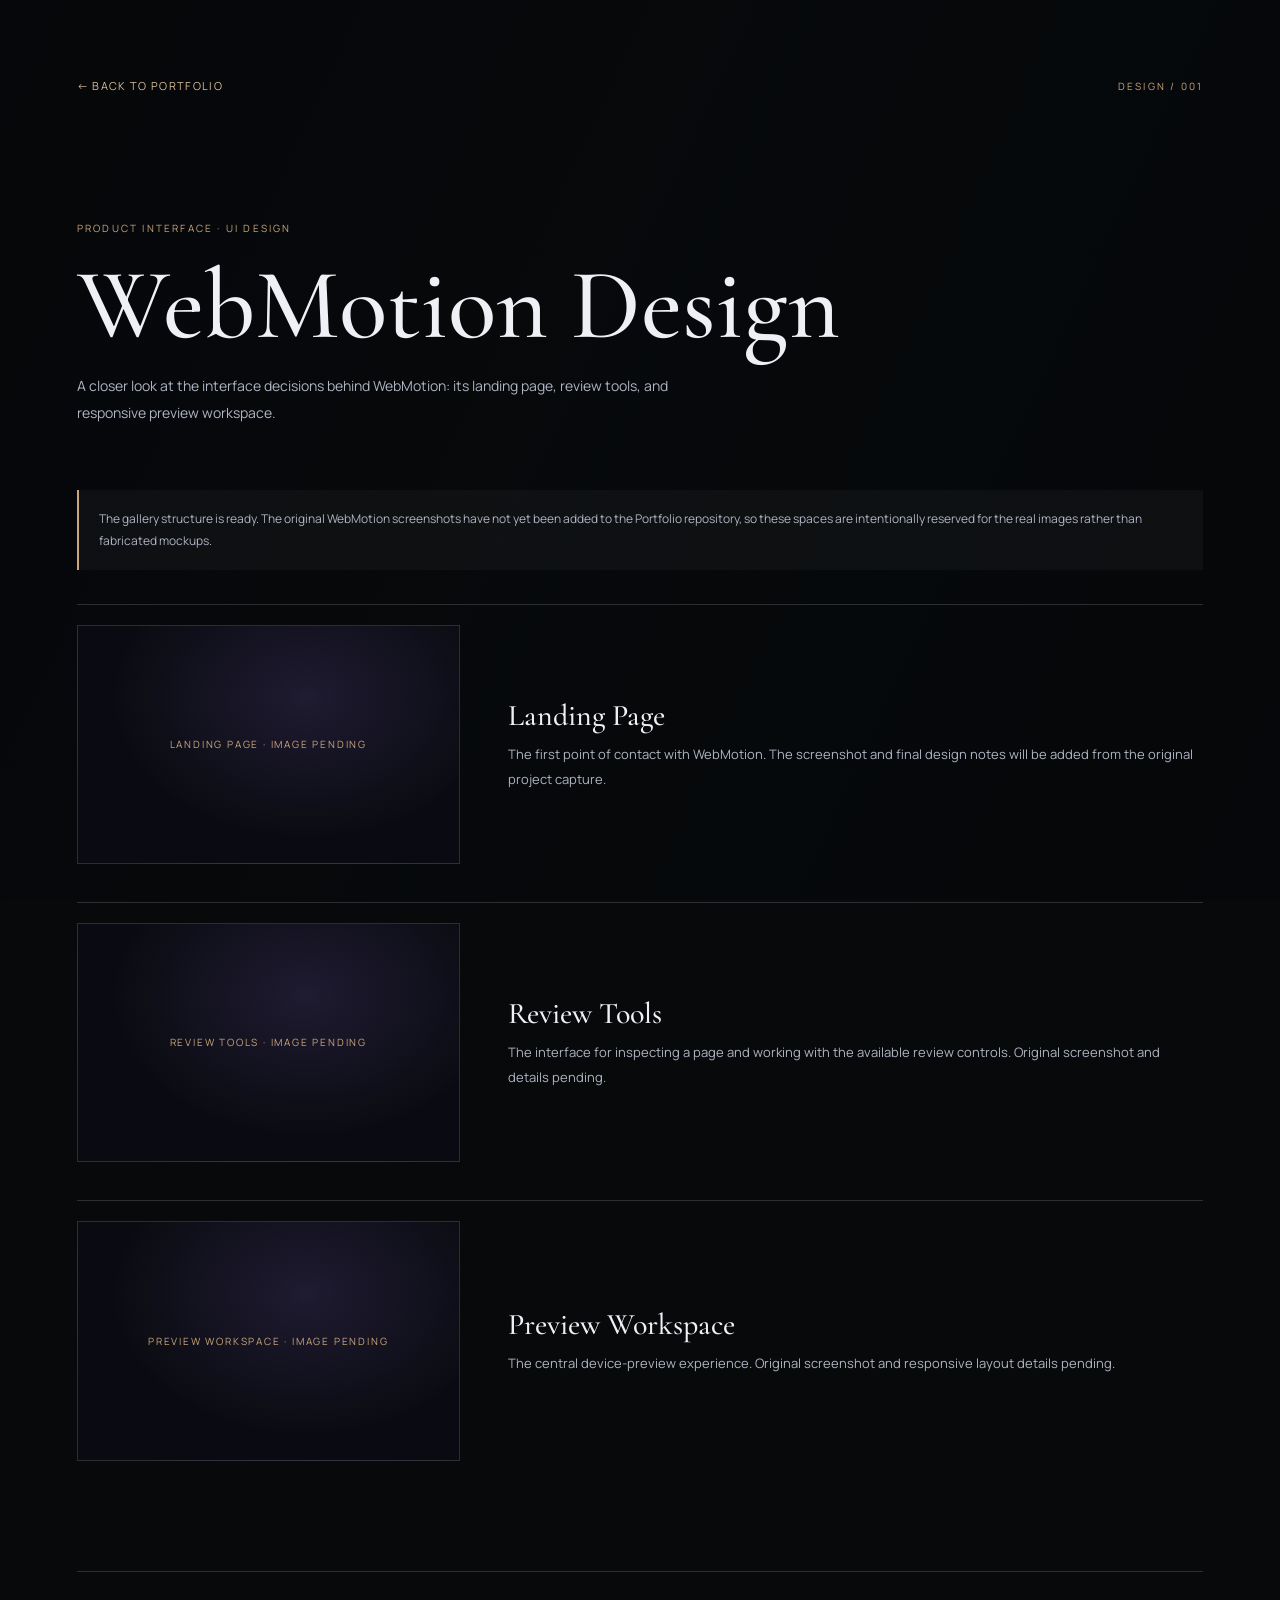
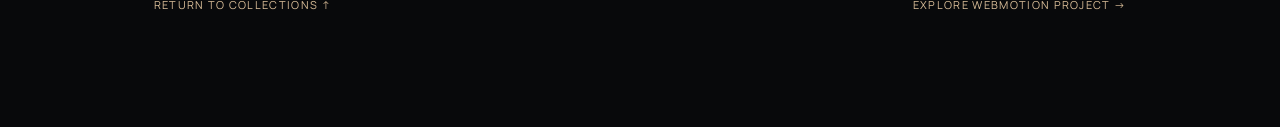
==== design-detail.html @ 4d17eec2 "Add WebMotion design detail page" ====
<!DOCTYPE html>
<html lang="en">
<head>
<meta charset="UTF-8"><meta name="viewport" content="width=device-width, initial-scale=1">
<title>WebMotion Design — Design Detail | Rifal Muhamad Aditya</title>
<meta name="description" content="Design collection for the WebMotion interface.">
<link rel="preconnect" href="https://fonts.googleapis.com"><link rel="preconnect" href="https://fonts.gstatic.com" crossorigin>
<link href="https://fonts.googleapis.com/css2?family=Cormorant+Garamond:wght@400;500;600&family=Manrope:wght@300;400;500;600;700&display=swap" rel="stylesheet">
<link rel="stylesheet" href="studio.css?v=portfolio-detail-v1">
<style>
.detail-page{min-height:100vh;padding:clamp(28px,6vw,82px) var(--page-pad,6vw);color:#eef0f5}.detail-top{display:flex;justify-content:space-between;gap:20px;align-items:center;margin-bottom:clamp(56px,10vw,120px)}.detail-top a,.detail-link{color:#d9bd98;text-decoration:none;font-size:11px;letter-spacing:.12em;text-transform:uppercase}.detail-kicker{font-size:10px;letter-spacing:.22em;color:#c9a77b}.detail-hero{max-width:900px;margin-bottom:64px}.detail-hero h1{font:500 clamp(48px,9vw,100px)/.98 'Cormorant Garamond',serif;margin:18px 0}.detail-hero p{max-width:650px;color:#aeb4c2;line-height:1.9;font-size:14px}
.design-list{display:flex;flex-direction:column;gap:18px}.design-item{display:grid;grid-template-columns:minmax(180px,34%) 1fr;gap:clamp(18px,4vw,48px);align-items:center;border-top:1px solid rgba(220,220,230,.18);padding:20px 0}.design-placeholder{aspect-ratio:16/10;display:grid;place-items:center;background:radial-gradient(ellipse at 60% 30%,rgba(106,83,158,.22),transparent 60%),#0a0b12;border:1px solid rgba(220,220,230,.16);color:#c9a77b;font-size:10px;letter-spacing:.18em}.design-item h2{font:500 30px 'Cormorant Garamond',serif;margin:0 0 8px}.design-item p{color:#aeb4c2;font-size:13px;line-height:1.9;margin:0}.notice{margin:34px 0;padding:18px 20px;border-left:2px solid #c9a77b;background:rgba(255,255,255,.035);color:#aeb4c2;font-size:12px;line-height:1.8}
@media(max-width:640px){.design-item{grid-template-columns:1fr}.detail-top{align-items:flex-start}}
</style>
</head>
<body><main class="detail-page">
<header class="detail-top"><a href="index.html#portfolio">← Back to Portfolio</a><span class="detail-kicker">DESIGN / 001</span></header>
<section class="detail-hero"><span class="detail-kicker">PRODUCT INTERFACE · UI DESIGN</span><h1>WebMotion Design</h1><p>A closer look at the interface decisions behind WebMotion: its landing page, review tools, and responsive preview workspace.</p></section>
<p class="notice">The gallery structure is ready. The original WebMotion screenshots have not yet been added to the Portfolio repository, so these spaces are intentionally reserved for the real images rather than fabricated mockups.</p>
<section class="design-list" aria-label="WebMotion design gallery">
<article class="design-item"><div class="design-placeholder">LANDING PAGE · IMAGE PENDING</div><div><h2>Landing Page</h2><p>The first point of contact with WebMotion. The screenshot and final design notes will be added from the original project capture.</p></div></article>
<article class="design-item"><div class="design-placeholder">REVIEW TOOLS · IMAGE PENDING</div><div><h2>Review Tools</h2><p>The interface for inspecting a page and working with the available review controls. Original screenshot and details pending.</p></div></article>
<article class="design-item"><div class="design-placeholder">PREVIEW WORKSPACE · IMAGE PENDING</div><div><h2>Preview Workspace</h2><p>The central device-preview experience. Original screenshot and responsive layout details pending.</p></div></article>
</section>
<footer class="detail-top" style="margin:90px 0 0;padding-top:24px;border-top:1px solid rgba(220,220,230,.18)"><a href="index.html#portfolio">Return to collections ↑</a><a href="project-detail.html">Explore WebMotion Project →</a></footer>
</main></body></html>
---- studio.css ----
/* GALLAGHER'S STUDIO — CLEAN CINEMATIC DESIGN SYSTEM
   Rebuilt from a single visual foundation. No legacy dashboard overrides. */
:root{
  color-scheme:dark;
  --ink:#08090b;--ink-soft:#101216;--ivory:#f0ece4;--muted:#aaa49a;
  --gold:#c9a77b;--gold-soft:rgba(201,167,123,.28);
  --line:rgba(230,222,208,.15);--line-strong:rgba(201,167,123,.42);
  --serif:"Cormorant Garamond",Georgia,serif;
  --sans:"Manrope",Arial,sans-serif;
  --page-pad:clamp(22px,6vw,92px);
  --nav-height:58px;
}
*{box-sizing:border-box;-webkit-tap-highlight-color:transparent}
html{min-height:100%;scroll-behavior:smooth;scroll-padding-top:100px;background:var(--ink);overflow-x:hidden}
body{
  margin:0;min-height:100%;overflow-x:hidden;background:transparent;color:var(--ivory);
  font-family:var(--sans);font-size:14px;font-weight:400;line-height:1.7;
  -webkit-font-smoothing:antialiased;text-rendering:optimizeLegibility;isolation:isolate;
}
body::before{
  content:"";position:fixed;inset:0;z-index:-1;pointer-events:none;
  background:linear-gradient(115deg,rgba(5,7,9,.68),rgba(7,9,12,.76) 48%,rgba(5,6,9,.78));
}
#studioBackground{
  position:fixed;inset:0;z-index:-2;width:100%;height:100%;object-fit:cover;
  object-position:center;opacity:.46;filter:blur(7px) brightness(.54) saturate(.72);
  transform:scale(1.035);pointer-events:none;
}
a{color:inherit;text-decoration:none}
button,input,textarea{font:inherit}
button{color:inherit}
button:focus-visible,a:focus-visible,input:focus-visible,textarea:focus-visible{
  outline:1px solid var(--gold);outline-offset:4px
}
::selection{background:rgba(201,167,123,.32);color:#fff}
#pageViewport{display:block;width:100%;height:auto;min-height:0;overflow:visible;touch-action:pan-y}
#pageTrack{display:block;width:100%;height:auto;min-height:0;transform:none;overflow:visible}
#pageTrack>section{
  position:relative;display:block;width:100%;height:auto;min-height:0;max-height:none;
  padding:clamp(112px,14vh,154px) var(--page-pad) clamp(72px,9vw,116px);
  overflow:visible;background:transparent;scroll-margin-top:0;isolation:isolate;
}
#pageTrack>section>*{position:relative;z-index:1}
.ambient-motion-bg,.topo{display:none!important}
footer{padding:26px var(--page-pad) 36px;border-top:1px solid var(--line);color:var(--muted);font-size:10px;letter-spacing:.16em;text-transform:uppercase}

/* Brand and animated navigation */
#gsBrand{
  position:fixed;z-index:120;top:20px;left:clamp(18px,3vw,42px);
  display:flex;align-items:center;gap:10px;color:var(--ivory);
  opacity:0;pointer-events:none;transform:translateY(-6px);
  transition:opacity .8s ease,transform .8s cubic-bezier(.2,.8,.2,1)
}
#gsBrand.gs-brand-visible{opacity:1;pointer-events:auto;transform:none}
#gsBrand svg{width:36px;height:36px;flex:0 0 36px;filter:drop-shadow(0 0 9px rgba(201,167,123,.16))}
#gsBrand .brand-hex{fill:none;stroke:var(--gold);stroke-width:13;stroke-linejoin:miter}
.gs-brand-copy{display:flex;flex-direction:column;line-height:1.05;letter-spacing:.13em}
.gs-brand-copy strong{font:500 12px/1.2 var(--sans);letter-spacing:.12em}
.gs-brand-copy small{margin-top:4px;color:var(--gold);font:400 8px/1 var(--sans);letter-spacing:.34em}
#nav{
  position:fixed;z-index:130;top:18px;left:50%;transform:translateX(-50%);
  display:flex;align-items:center;justify-content:center;gap:2px;
  min-height:var(--nav-height);padding:6px 7px;border:1px solid rgba(235,229,218,.14);
  border-radius:999px;background:rgba(15,17,21,.76);backdrop-filter:blur(22px);
  -webkit-backdrop-filter:blur(22px);box-shadow:0 12px 40px rgba(0,0,0,.24)
}
#nav a{
  position:relative;z-index:2;display:flex;align-items:center;justify-content:center;
  min-width:62px;padding:10px 15px;border-radius:999px;color:rgba(240,236,228,.68);
  font-size:11px;font-weight:600;letter-spacing:.02em;transition:color .35s ease
}
#nav a:hover,#nav a.on{color:#fff}
#pill{
  position:absolute;z-index:1;top:6px;left:7px;height:calc(100% - 12px);width:62px;
  border:1px solid rgba(201,167,123,.45);border-radius:999px;
  background:linear-gradient(145deg,rgba(201,167,123,.22),rgba(201,167,123,.07));
  box-shadow:0 0 22px rgba(201,167,123,.10),inset 0 1px rgba(255,255,255,.08);
  transition:left .55s cubic-bezier(.2,.8,.2,1),width .55s cubic-bezier(.2,.8,.2,1)
}
#mascot{position:absolute;z-index:3;top:-7px;left:50%;width:24px;height:28px;color:var(--gold);opacity:0;pointer-events:none;transition:left .55s cubic-bezier(.2,.8,.2,1),opacity .35s ease}
#nav:hover #mascot,#nav:focus-within #mascot{opacity:.9}
#wipe{display:none!important}

/* Shared editorial details */
.about-eyebrow,.about-kicker,.about-section-label,.portfolio-banner-top,
.portfolio-banner-bottom,.category-kicker,.category-total,.work-type,
.portfolio-endline,.contact-eyebrow,.contact-index,.contact-card-head,
.contact-field>span,.contact-note>span,.contact-comments h3{
  font-size:9px;font-weight:700;letter-spacing:.19em;text-transform:uppercase
}
.about-eyebrow,.portfolio-banner-top,.portfolio-banner-bottom,.contact-eyebrow{color:var(--gold)}
.sec-title,.portfolio-banner-title,.contact-intro h1,.home-latest-content h1{
  margin:0;font-family:var(--serif);font-weight:400;letter-spacing:-.045em;
  line-height:.92;color:var(--ivory)
}

/* Home */
#home{
  display:flex;align-items:center;justify-content:center;min-height:100svh;
  padding:clamp(150px,22vh,220px) var(--page-pad) 100px!important;
}
.home-latest-bg{display:none!important}
.home-latest-content{width:min(100%,1120px);margin:0 auto}
.home-latest-eyebrow{margin:0 0 clamp(24px,4vw,48px);color:var(--gold);font-size:9px;font-weight:700;letter-spacing:.24em}
.home-latest-content h1{font-size:clamp(5rem,12vw,11.5rem);line-height:.78;max-width:1000px}
.home-latest-content h1 span{color:#bdb5aa;font-style:italic;font-weight:400}
.home-latest-bottom{display:flex;align-items:flex-end;justify-content:space-between;gap:32px;margin:clamp(34px,6vw,72px) 0 30px;padding-top:22px;border-top:1px solid var(--line);max-width:880px}
.home-latest-copy{max-width:440px;margin:0;color:var(--muted);font-size:13px;line-height:1.9}
.home-latest-copy strong{display:block;margin-bottom:6px;color:var(--ivory);font-size:12px;font-weight:600;letter-spacing:.04em}
.home-latest-meta{margin:0;color:var(--muted);font-size:10px;line-height:2;text-align:right}
.home-latest-meta b{display:block;color:var(--ivory);font-weight:600}
.home-latest-primary{display:inline-flex;align-items:center;gap:24px;padding:13px 0;border-bottom:1px solid var(--gold-soft);color:var(--ivory);font-size:10px;font-weight:700;letter-spacing:.15em;text-transform:uppercase;transition:gap .35s ease,color .35s ease}
.home-latest-primary span{color:var(--gold);font-size:16px}
.home-latest-primary:hover{gap:34px;color:var(--gold)}
.home-latest-foot{display:flex;justify-content:space-between;gap:20px;margin-top:clamp(58px,10vh,100px);padding-top:14px;border-top:1px solid var(--line);color:rgba(240,236,228,.42);font-size:8px;letter-spacing:.2em}

/* About — open editorial composition */
#about{padding-top:128px}
.about-heading{display:flex;align-items:flex-end;justify-content:space-between;gap:28px;padding-bottom:24px;border-bottom:1px solid var(--line)}
.about-eyebrow{display:flex;align-items:center;gap:12px}
.about-eyebrow i{display:inline-block;width:34px;height:1px;background:var(--gold)}
.sec-title{margin-top:20px;font-size:clamp(4.3rem,9vw,8rem)}
.sec-title span{font-style:italic;color:#bcb4a9}
.about-heading-note{margin:12px 0 0;color:var(--muted);font-size:11px;letter-spacing:.025em}
.about-index{display:flex;align-items:center;gap:9px;color:var(--gold);padding-bottom:5px}
.about-index strong{font:italic 40px/1 var(--serif)}
.about-index span{font-size:8px;line-height:1.35;letter-spacing:.15em}
.about-grid{
  display:grid;grid-template-columns:minmax(0,1fr) minmax(300px,.92fr);
  grid-template-areas:"intro portrait" "bio portrait";
  column-gap:clamp(32px,6vw,90px);row-gap:18px;align-items:start;
  margin:clamp(42px,6vw,72px) 0 clamp(58px,8vw,100px);
}
.a-left{grid-area:intro;align-self:end}
.a-left h2{max-width:720px;margin:12px 0 18px;font:400 clamp(3.4rem,6vw,6.2rem)/.91 var(--serif);letter-spacing:-.045em}
.a-left h2 span{display:block;color:#bcb4a9;font-style:italic}
.about-kicker{color:var(--gold);font-size:8px}
.about-rule{display:flex;align-items:center;gap:12px;color:rgba(240,236,228,.65);font-size:8px;font-weight:700;letter-spacing:.16em}
.about-rule i{width:28px;height:1px;background:var(--gold)}
.a-photo{grid-area:portrait;position:relative;min-height:440px;aspect-ratio:4/5;overflow:hidden;background:linear-gradient(145deg,#242321,#0b0d10);border-left:1px solid var(--gold-soft)}
.a-photo::after{content:"";position:absolute;inset:0;background:linear-gradient(180deg,transparent 60%,rgba(0,0,0,.5));pointer-events:none}
.a-photo img{position:absolute;inset:0;width:100%;height:100%;object-fit:cover;object-position:center 28%}
.a-photo .about-spider{opacity:0;clip-path:circle(0 at var(--reveal-x,50%) var(--reveal-y,50%));transition:opacity .16s ease;will-change:clip-path,opacity}
.a-photo.is-revealing .about-spider{opacity:1;clip-path:circle(21% at var(--reveal-x,50%) var(--reveal-y,50%))}
.portrait-mark{position:absolute;z-index:2;right:18px;bottom:16px;color:rgba(255,255,255,.55);font-size:8px;letter-spacing:.18em}
.a-right{grid-area:bio;max-width:570px;align-self:start}
.a-right p{margin:10px 0 24px;color:var(--muted);font-size:13px;line-height:2}
.btn{display:inline-flex;align-items:center;gap:22px;padding:12px 0;border-bottom:1px solid var(--gold-soft);color:var(--ivory);font-size:9px;font-weight:700;letter-spacing:.15em;text-transform:uppercase;transition:gap .3s ease,color .3s ease}
.btn span{color:var(--gold);font-size:15px}.btn:hover{gap:32px;color:var(--gold)}
.about-section-label{display:flex;align-items:center;gap:18px;margin:34px 0 22px;color:var(--gold);font-size:8px}
.about-section-label i{height:1px;flex:1;background:linear-gradient(90deg,var(--gold-soft),transparent)}
.tl{display:grid;grid-template-columns:1fr 1fr;gap:clamp(30px,7vw,100px);margin-bottom:clamp(60px,8vw,96px)}
.tl>div{min-width:0;border-top:1px solid var(--line-strong);padding-top:14px}
.tl h3{margin:0 0 12px;font:400 30px/1.1 var(--serif);color:var(--ivory)}
.list{height:auto!important;max-height:none;overflow:visible!important;padding:0!important;border:0!important;background:transparent!important}
.item{position:relative;padding:15px 0 16px 22px;border-bottom:1px solid var(--line);opacity:1!important}
.item::before{content:"";position:absolute;left:0;top:23px;width:5px;height:5px;border-radius:50%;background:var(--gold);box-shadow:0 0 10px rgba(201,167,123,.3)}
.item .num{display:none}
.item .row{display:flex;align-items:center;justify-content:space-between;gap:12px;margin-bottom:6px}
.org{display:flex;align-items:center;gap:9px;color:var(--ivory);font-size:11px;font-weight:600}
.org .lg{display:grid;place-items:center;width:24px;height:24px;border:1px solid var(--line-strong);border-radius:50%;color:var(--gold);font-size:8px;font-style:normal}
.item time{color:var(--gold);font-size:9px}
.item strong{display:block;color:#d8d2c8;font-size:12px;font-weight:500}
.item .sub{margin-top:3px;color:var(--muted);font-size:10px}
.about-archive-label{margin-top:60px}
.folders{display:grid;grid-template-columns:repeat(3,minmax(0,1fr));gap:clamp(18px,4vw,48px);margin:28px 0 10px}
.folder{
  position:relative;display:flex;align-items:flex-end;justify-content:flex-start;
  width:100%;min-height:190px;padding:0 0 20px;border:0;background:transparent;
  text-align:left;cursor:pointer;isolation:isolate;transition:transform .45s cubic-bezier(.2,.8,.2,1)
}
.folder::before{
  content:"";position:absolute;left:0;top:25px;width:44%;height:22px;
  border:1px solid rgba(201,167,123,.34);border-bottom:0;border-radius:9px 9px 0 0;
  background:linear-gradient(180deg,rgba(201,167,123,.16),rgba(201,167,123,.04))
}
.folder .back{
  position:absolute;inset:45px 0 0;border:1px solid rgba(201,167,123,.3);
  border-radius:2px 9px 9px 9px;transform:rotate(-2deg);
  background:linear-gradient(145deg,rgba(201,167,123,.09),rgba(10,12,15,.24));
  transition:transform .45s ease,border-color .45s ease
}
.folder .peek{position:absolute;inset:36px 12px 12px;border:1px solid rgba(240,236,228,.1);background:linear-gradient(140deg,rgba(255,255,255,.07),transparent 60%);transform:rotate(1deg)}
.folder .front{
  position:relative;z-index:2;display:flex;align-items:baseline;gap:12px;
  width:100%;padding:0 8px 0 12px;color:var(--ivory);
  font:400 clamp(1.8rem,3.4vw,3rem)/1 var(--serif)
}
.folder .front::before{content:"ARCHIVE / 2026";position:absolute;left:12px;bottom:42px;color:var(--gold);font:700 8px/1 var(--sans);letter-spacing:.18em}
.folder .front b{color:var(--gold);font:400 12px/1 var(--sans)}
.folder .go{margin-left:auto;color:var(--gold);font:normal 16px/1 var(--sans);transition:transform .3s ease}
.folder:hover{transform:translateY(-5px)}
.folder:hover .back{transform:rotate(0) translateY(-5px);border-color:var(--gold)}

/* Portfolio — collection index, no dashboard cards */
#portfolio{padding-top:132px}
.portfolio-heading{padding:0 0 24px;border-bottom:1px solid var(--line)}
.portfolio-banner-top,.portfolio-banner-bottom{display:flex;justify-content:space-between;gap:16px;color:var(--gold);font-size:8px}
.portfolio-banner-title{margin:28px 0 18px;font-size:clamp(5rem,15vw,13rem);line-height:.75;letter-spacing:-.055em}
.portfolio-banner-title span{color:var(--gold)}
.portfolio-banner-bottom{align-items:center;color:var(--muted)}
.portfolio-banner-bottom p{margin:0}
.portfolio-banner-bottom a{color:var(--ivory);transition:color .3s ease}
.portfolio-banner-bottom a:hover{color:var(--gold)}
.tabs{display:flex;gap:30px;align-items:center;width:max-content;max-width:100%;margin:30px auto 44px;border-bottom:1px solid var(--line)}
.tabs button{
  position:relative;display:flex;align-items:center;gap:8px;padding:0 0 13px;
  border:0;background:none;color:var(--muted);font-size:9px;font-weight:700;
  letter-spacing:.14em;text-transform:uppercase;cursor:pointer;transition:color .3s ease
}
.tabs button::after{content:"";position:absolute;left:0;right:100%;bottom:-1px;height:1px;background:var(--gold);transition:right .35s ease}
.tabs button.on,.tabs button:hover{color:var(--ivory)}
.tabs button.on::after{right:0}
.tabs svg{width:13px;height:13px;color:var(--gold)}
#stageP{display:block;width:100%;min-height:180px;overflow:visible}
.portfolio-category{width:100%;animation:collectionIn .7s both}
@keyframes collectionIn{from{opacity:0;transform:translateY(12px)}to{opacity:1;transform:none}}
.category-copy{display:flex;align-items:flex-end;justify-content:space-between;gap:24px;margin-bottom:32px}
.category-kicker{color:var(--gold);font-size:8px}
.category-copy h2{margin:8px 0 5px;font:400 clamp(2.7rem,6vw,5.3rem)/.9 var(--serif);letter-spacing:-.035em}
.category-copy p{max-width:540px;margin:0;color:var(--muted);font-size:11px}
.category-total{text-align:right;color:var(--muted);font-size:8px}
.category-total strong{display:block;color:var(--gold);font:400 34px/1 var(--serif)}
.featured-work{
  display:grid;grid-template-columns:minmax(0,1.25fr) minmax(220px,.75fr);
  grid-template-rows:auto 1fr;gap:0 30px;width:100%;min-height:330px;margin:0 0 42px;
  padding:0;border:0;border-top:1px solid var(--line-strong);border-bottom:1px solid var(--line);
  background:transparent;text-align:left;cursor:pointer
}
.featured-label{grid-column:1/-1;padding:14px 0;color:var(--gold);font-size:8px;font-weight:700;letter-spacing:.18em}
.featured-preview{position:relative;min-height:260px;overflow:hidden;background:radial-gradient(ellipse at 68% 30%,rgba(201,167,123,.2),transparent 35%),linear-gradient(135deg,#171a1e,#08090b)}
.featured-preview::after,.work-image::after{content:"";position:absolute;inset:0;pointer-events:none;background:linear-gradient(135deg,rgba(255,255,255,.05),transparent 42%,rgba(0,0,0,.35))}
.featured-bottom{display:flex;flex-direction:column;justify-content:flex-end;gap:20px;padding:22px 0}
.featured-bottom small{display:block;color:var(--gold);font-size:8px;letter-spacing:.17em}
.featured-bottom strong{display:block;margin:8px 0;font:400 clamp(2rem,4vw,3.6rem)/.95 var(--serif)}
.featured-bottom em{display:block;color:var(--muted);font-size:11px;font-style:normal}
.featured-bottom>b{color:var(--gold);font-size:9px;letter-spacing:.12em;text-transform:uppercase}
.portfolio-marquee{display:flex;flex-direction:column;gap:16px;width:calc(100% + 2 * var(--page-pad));margin:0 calc(-1 * var(--page-pad));overflow:hidden;padding:6px 0 18px}
.marquee-window{width:100%;overflow:hidden;position:relative;mask-image:linear-gradient(90deg,transparent,#000 5%,#000 95%,transparent)}
.marquee-track{display:flex;align-items:stretch;gap:0;width:max-content;will-change:transform}.marquee-group{display:flex;align-items:stretch;gap:18px;padding-right:18px}
.marquee-track--right{animation:marqueeRight 34s linear infinite}
.marquee-track--left{animation:marqueeLeft 38s linear infinite}
.marquee-window:hover .marquee-track{animation-play-state:paused}
.work-card--placeholder{flex:0 0 clamp(220px,27vw,350px);width:clamp(220px,27vw,350px);padding:0;border:1px solid var(--line);border-radius:3px;overflow:hidden;background:rgba(12,14,17,.45)}
.work-card--placeholder .work-image{height:auto;aspect-ratio:1.48;width:100%;background:radial-gradient(ellipse at 70% 20%,rgba(201,167,123,.17),transparent 35%),linear-gradient(135deg,#1b1e22,#08090b)}
.work-card--placeholder .work-image--designs{background:radial-gradient(ellipse at 20% 20%,rgba(201,167,123,.14),transparent 38%),linear-gradient(135deg,#181b20,#08090b)}
.work-card--placeholder .work-image--showcase{background:radial-gradient(ellipse at 70% 20%,rgba(170,164,154,.16),transparent 38%),linear-gradient(135deg,#202024,#090a0c)}
@keyframes marqueeRight{from{transform:translateX(-50%)}to{transform:translateX(0)}}
@keyframes marqueeLeft{from{transform:translateX(0)}to{transform:translateX(-50%)}}
@media(prefers-reduced-motion:reduce){.marquee-track--right,.marquee-track--left{animation:none;transform:none}}

.work-card{display:flex;flex-direction:column;min-width:0;padding:0 0 18px;border:0;border-bottom:1px solid var(--line);background:transparent;cursor:pointer;text-align:left;transition:transform .4s ease,border-color .4s ease}
.work-card:hover{transform:translateY(-4px);border-color:var(--gold-soft)}
.work-card.is-featured-duplicate{display:none!important}
.work-image{position:relative;display:block;width:100%;height:clamp(190px,27vw,340px);overflow:hidden;background:radial-gradient(ellipse at 70% 20%,rgba(201,167,123,.17),transparent 35%),linear-gradient(135deg,#1b1e22,#08090b)}
.work-image--designs{background:radial-gradient(ellipse at 20% 20%,rgba(201,167,123,.14),transparent 38%),linear-gradient(135deg,#181b20,#08090b)}
.work-image--showcase{background:radial-gradient(ellipse at 70% 20%,rgba(170,164,154,.16),transparent 38%),linear-gradient(135deg,#202024,#090a0c)}
.work-image img{position:absolute;inset:0;width:100%;height:100%;object-fit:cover;transition:transform .8s cubic-bezier(.2,.8,.2,1)}
.work-card:hover .work-image img{transform:scale(1.035)}
.art-orbit{position:absolute;left:50%;top:50%;width:44%;aspect-ratio:1;border:1px solid rgba(201,167,123,.25);border-radius:50%;transform:translate(-50%,-50%)}
.art-orbit::before,.art-orbit::after{content:"";position:absolute;border:1px solid rgba(201,167,123,.17);border-radius:50%;inset:15% -18%;transform:rotate(42deg)}
.art-orbit::after{inset:-18% 15%;transform:rotate(-42deg)}
.art-window{position:absolute;left:50%;top:50%;width:42%;height:44%;border:1px solid rgba(240,236,228,.24);transform:translate(-50%,-50%);background:linear-gradient(145deg,rgba(255,255,255,.08),rgba(0,0,0,.12));box-shadow:0 18px 50px rgba(0,0,0,.3)}
.art-window i{display:inline-block;width:4px;height:4px;margin:9px 0 0 8px;border-radius:50%;background:var(--gold);opacity:.6}
.art-window b{position:absolute;left:15%;right:15%;top:35%;height:1px;background:rgba(201,167,123,.35)}
.art-caption{position:absolute;left:16px;bottom:14px;color:rgba(240,236,228,.7);font-size:8px;letter-spacing:.18em}
.work-index{position:absolute;right:16px;top:14px;color:var(--gold);font:italic 18px var(--serif)}
.work-open{position:absolute;right:14px;bottom:12px;color:var(--gold);font-size:16px}
.work-meta{display:flex;justify-content:space-between;gap:20px;padding:16px 0 0}
.work-type{color:var(--gold);font-size:8px}
.work-meta h3{margin:6px 0 4px;font:400 27px/1.05 var(--serif)}
.work-meta p{margin:0;color:var(--muted);font-size:10px;line-height:1.7}
.work-arrow{color:var(--gold);font-size:16px}
.portfolio-endline{display:flex;justify-content:space-between;gap:20px;margin-top:44px;padding-top:14px;border-top:1px solid var(--line);color:var(--muted);font-size:8px}

/* Contact — open editorial layout */
#contact{padding-top:132px}
.contact-shell{display:grid;grid-template-columns:minmax(0,1fr) minmax(340px,.78fr);gap:clamp(44px,8vw,120px);align-items:start;max-width:1440px;margin:0 auto}
.contact-intro{position:relative;min-width:0;padding-top:clamp(22px,7vh,80px)}
.contact-eyebrow{display:flex;align-items:center;gap:10px;color:var(--gold);font-size:8px}
.contact-eyebrow i{font-style:normal;color:var(--muted)}
.contact-status{margin-left:auto;padding:6px 10px;border:1px solid var(--line);border-radius:99px;color:var(--muted);font-size:7px}
.contact-index{margin:clamp(50px,8vh,90px) 0 18px;color:var(--gold);font-size:8px}
.contact-index span{color:var(--muted)}
.contact-intro h1{font-size:clamp(4.4rem,8.4vw,9.4rem);line-height:.82;letter-spacing:-.06em}
.contact-intro h1 em{color:#bcb4a9;font-weight:400}
.contact-dot{color:var(--gold)}
.contact-lead{max-width:470px;margin:28px 0;color:var(--muted);font-size:12px;line-height:1.9}
.contact-orbit{display:none}
.contact-socials{display:flex;gap:28px;max-width:500px;margin-top:54px}
.contact-socials a{display:flex;align-items:center;gap:12px;min-width:0;padding:12px 0;border-bottom:1px solid var(--line);flex:1;transition:border-color .3s ease}
.contact-socials a:hover{border-color:var(--gold)}
.contact-socials span{color:var(--gold);font-size:8px}
.contact-socials b{font-size:10px;letter-spacing:.08em}
.contact-socials i{margin-left:auto;color:var(--gold);font-style:normal}
.contact-right{min-width:0}
.contact-form-card{padding:0 0 30px;border-bottom:1px solid var(--line)}
.contact-card-head{display:flex;justify-content:space-between;gap:12px;padding:12px 0;border-top:1px solid var(--line-strong);color:var(--gold);font-size:8px}
.contact-card-head b{color:var(--muted);font-weight:500}
.contact-form-card h2{margin:24px 0 8px;font:400 clamp(2.7rem,4vw,4.3rem)/.92 var(--serif)}
.contact-form-card h2 em{color:#bcb4a9}
.contact-card-copy{margin:0 0 22px;color:var(--muted);font-size:10px}
.contact-progress{height:1px;background:rgba(255,255,255,.1)}
.contact-progress span{display:block;width:0;height:100%;background:var(--gold);transition:width .35s ease}
.contact-progress-label{margin:6px 0 20px;color:var(--muted);font-size:8px;text-align:right}
.contact-field{display:block;margin:0 0 17px}
.contact-field>span{display:block;margin-bottom:7px;color:var(--gold);font-size:8px}
.contact-field input,.contact-field textarea{
  display:block;width:100%;min-width:0;padding:12px 0;border:0;border-bottom:1px solid var(--line);
  border-radius:0;background:transparent;color:var(--ivory);font-size:11px;outline:none;resize:vertical;
  transition:border-color .3s ease
}
.contact-field input:focus,.contact-field textarea:focus{border-color:var(--gold)}
.contact-field input::placeholder,.contact-field textarea::placeholder{color:rgba(240,236,228,.35)}
.contact-submit-row{display:flex;align-items:center;justify-content:space-between;gap:18px;margin-top:22px}
.contact-submit-row small{max-width:190px;color:var(--muted);font-size:8px;line-height:1.6}
.contact-send{display:inline-flex;align-items:center;gap:20px;padding:12px 16px;border:1px solid var(--line-strong);border-radius:99px;background:rgba(201,167,123,.08);color:var(--ivory);font-size:9px;font-weight:700;letter-spacing:.1em;cursor:pointer;transition:background .3s ease,border-color .3s ease}
.contact-send:hover{background:rgba(201,167,123,.17);border-color:var(--gold)}
.contact-send i{color:var(--gold);font-style:normal;font-size:15px}
.contact-feedback{min-height:18px;color:var(--gold);font-size:9px}
.contact-lower{margin-top:30px}
.contact-note>span{color:var(--gold);font-size:8px}
.contact-note p{color:var(--muted);font-size:10px}
.contact-comment{border-top:1px solid var(--line);border-bottom:1px solid var(--line)}
.contact-comment summary{display:flex;justify-content:space-between;padding:14px 0;color:var(--ivory);font-size:10px;cursor:pointer;list-style:none}
.contact-comment summary::-webkit-details-marker{display:none}
.contact-comment summary i{color:var(--gold);font-style:normal}
.contact-comment-form{padding:12px 0}
.contact-comment-form .file{display:block;color:var(--muted);font-size:9px}
.contact-comment-form .file input{max-width:100%;color:var(--muted)}
.hintf{color:var(--muted);font-size:8px}
.contact-send-small{margin:12px 0}
.contact-comments{padding-top:20px}
.contact-comments h3{color:var(--gold);font-size:8px}
.contact-comments h3 span{margin-left:8px;color:var(--ivory)}
.clist .c{display:flex;gap:12px;padding:14px 0;border-bottom:1px solid var(--line)}
.clist .av{display:grid;place-items:center;width:30px;height:30px;flex:0 0 30px;border:1px solid var(--line-strong);border-radius:50%;color:var(--gold)}
.clist .av img{width:100%;height:100%;object-fit:cover;border-radius:50%}
.clist .t{min-width:0}.clist .t>div{display:flex;gap:12px;align-items:center}.clist .t b{font-size:10px}.clist .t small{color:var(--muted);font-size:8px}.clist .t p{margin:5px 0;color:var(--muted);font-size:10px}

/* Artwork detail overlay */
#lb{position:fixed;inset:0;z-index:180;display:none;align-items:center;justify-content:center;padding:24px;background:rgba(3,4,6,.88);backdrop-filter:blur(14px)}
#lb.on{display:flex}
#lb>div{position:relative;width:min(720px,100%);padding:18px;border:1px solid var(--line-strong);background:#0d1014}
.lb-art{position:relative;width:100%;aspect-ratio:16/9;overflow:hidden;background:linear-gradient(135deg,#24262a,#08090b)}
#lb p{margin:14px 0 0;color:var(--muted);font-size:12px}
.lb-close{position:absolute;right:18px;top:18px;z-index:3;width:34px;height:34px;border:1px solid var(--line);border-radius:50%;background:#101216;color:var(--ivory);font-size:20px;cursor:pointer}
.lb-meta{display:flex;justify-content:space-between;gap:18px;margin-top:14px;color:var(--gold);font-size:8px;letter-spacing:.12em}
body.portfolio-modal-open{overflow:hidden}

/* Scroll reveal */
.gs-reveal{opacity:0;transform:translateY(18px);transition:opacity .9s ease,transform .9s cubic-bezier(.2,.8,.2,1);transition-delay:var(--gs-delay,0ms)}
.gs-reveal.gs-visible{opacity:1;transform:none}
@media(prefers-reduced-motion:reduce){
  *,*::before,*::after{scroll-behavior:auto!important;animation-duration:.01ms!important;animation-iteration-count:1!important;transition-duration:.01ms!important}
  .gs-reveal{opacity:1;transform:none}
}

/* Responsive editorial layouts */
@media(max-width:900px){
  :root{--page-pad:clamp(22px,5vw,42px)}
  #gsBrand{top:16px;left:16px}
  #gsBrand svg{width:32px;height:32px;flex-basis:32px}
  #gsBrand .gs-brand-copy strong{font-size:10px}
  #nav{top:14px;left:auto;right:14px;transform:none;min-height:48px}
  #nav a{min-width:50px;padding:8px 10px;font-size:10px}
  #pill{top:5px;height:calc(100% - 10px)}
  .about-grid{grid-template-columns:minmax(0,1fr) minmax(250px,.9fr);column-gap:28px}
  .a-photo{min-height:360px}
  .contact-shell{grid-template-columns:minmax(0,1fr) minmax(300px,.9fr);gap:36px}
  .contact-intro h1{font-size:clamp(4rem,8vw,6.5rem)}
}
@media(max-width:640px){
  :root{--page-pad:22px;--nav-height:46px}
  html{scroll-padding-top:84px}
  #gsBrand{top:13px;left:13px;gap:7px}
  #gsBrand svg{width:29px;height:29px;flex-basis:29px}
  #gsBrand .gs-brand-copy strong{font-size:9px}
  #gsBrand .gs-brand-copy small{font-size:6px}
  #nav{top:12px;right:10px;min-height:43px;padding:4px}
  #nav a{min-width:0;padding:8px 10px;font-size:9px}
  #pill{top:4px;height:calc(100% - 8px)}
  #mascot{display:none}
  #pageTrack>section{padding:104px var(--page-pad) 66px}
  #home{min-height:92svh;padding:145px var(--page-pad) 72px!important}
  .home-latest-eyebrow{margin-bottom:34px;font-size:8px}
  .home-latest-content h1{font-size:clamp(4rem,17vw,6.8rem);line-height:.82}
  .home-latest-bottom{display:block;margin:34px 0 20px;padding-top:18px}
  .home-latest-copy{font-size:12px}
  .home-latest-meta{margin-top:14px;text-align:left}
  .home-latest-foot{margin-top:50px;font-size:7px}
  #about{padding-top:112px}
  .about-heading{align-items:flex-end;gap:12px}
  .about-eyebrow{gap:7px;font-size:7px}
  .about-eyebrow i{width:18px}
  .sec-title{font-size:clamp(3.8rem,16vw,5.7rem)}
  .about-heading-note{max-width:270px;font-size:9px}
  .about-index strong{font-size:30px}
  .about-grid{
    display:grid;grid-template-columns:minmax(0,1fr);
    grid-template-areas:"intro" "portrait" "bio";gap:18px;
    margin:34px 0 54px
  }
  .a-left h2{font-size:clamp(3.2rem,13vw,4.8rem)}
  .a-photo{width:100%;min-height:0;height:auto;aspect-ratio:4/4.6;border-left:0;border-top:1px solid var(--gold-soft)}
  .a-right p{font-size:12px}
  .about-section-label{gap:10px;font-size:7px;letter-spacing:.13em}
  .about-section-label span:last-child{max-width:110px;text-align:right}
  .tl{grid-template-columns:minmax(0,1fr);gap:34px;margin-bottom:50px}
  .tl h3{font-size:27px}
  .item{padding:14px 0 15px 20px}
  .folders{grid-template-columns:minmax(0,1fr);gap:8px;margin-top:22px}
  .folder{min-height:150px;padding-bottom:16px}
  .folder .back{inset:38px 0 0}
  .folder .peek{inset:32px 10px 10px}
  .folder .front{font-size:2.35rem}
  #portfolio{padding-top:112px}
  .portfolio-heading{padding-bottom:18px}
  .portfolio-banner-top,.portfolio-banner-bottom{font-size:7px;letter-spacing:.12em}
  .portfolio-banner-title{margin:28px 0 18px;font-size:clamp(3.6rem,16vw,6.2rem);line-height:.82;overflow-wrap:anywhere}
  .portfolio-banner-bottom{align-items:flex-start;flex-direction:column;gap:8px}
  .tabs{justify-content:flex-start;gap:24px;margin:26px 0 34px}
  .tabs button{font-size:8px}
  .category-copy{align-items:flex-end;gap:10px;margin-bottom:24px}
  .category-copy h2{font-size:clamp(2.3rem,10vw,3.6rem)}
  .category-copy p{max-width:270px;font-size:9px}
  .category-total strong{font-size:27px}
  .featured-work{grid-template-columns:minmax(0,1fr);gap:0;margin-bottom:32px}
  .featured-preview{min-height:220px}
  .featured-bottom{padding:16px 0 20px}
  .work-card--placeholder{flex-basis:clamp(210px,72vw,290px);width:clamp(210px,72vw,290px)}
  .work-meta h3{font-size:25px}
  .portfolio-endline{flex-direction:column;gap:6px;font-size:7px}
  #contact{padding-top:112px}
  .contact-shell{grid-template-columns:minmax(0,1fr);gap:46px}
  .contact-intro{padding-top:10px}
  .contact-eyebrow{flex-wrap:wrap;font-size:7px;letter-spacing:.13em}
  .contact-status{margin-left:0}
  .contact-index{margin:46px 0 16px}
  .contact-intro h1{font-size:clamp(3.5rem,15vw,5.9rem);line-height:.86}
  .contact-lead{margin:22px 0;font-size:11px}
  .contact-socials{gap:18px;margin-top:30px}
  .contact-socials b{font-size:9px}
  .contact-form-card h2{font-size:3.1rem}
  .contact-submit-row{align-items:flex-start;flex-direction:column}
  .contact-submit-row small{max-width:100%}
  .contact-send{align-self:flex-start}
  footer{font-size:8px}
}

/* Collection identity on each folder */
.folder[data-tab="projects"] .front::before{content:"COLLECTION / 01 · PROJECTS"}
.folder[data-tab="designs"] .front::before{content:"COLLECTION / 02 · DESIGNS"}
.folder[data-tab="showcase"] .front::before{content:"COLLECTION / 03 · SHOWCASE"}
#mascot{opacity:0}
#nav:hover #mascot,#nav:focus-within #mascot{opacity:1}


/* Refined interaction layer — restrained, tactile, and consistent */
.folder{
  transform:translate3d(0,0,0);
  transform-style:preserve-3d;
  transition:transform .55s cubic-bezier(.2,.75,.2,1),filter .55s ease;
}
.folder::before{
  transition:transform .55s cubic-bezier(.2,.75,.2,1),background .45s ease,border-color .45s ease;
}
.folder .back{
  transform:translate3d(0,0,0) rotate(-2deg);
  transition:transform .65s cubic-bezier(.2,.75,.2,1),border-color .45s ease,background .45s ease;
}
.folder .peek{
  transform:translate3d(0,0,0) rotate(1deg);
  transition:transform .65s cubic-bezier(.2,.75,.2,1),border-color .45s ease,background .45s ease;
}
.folder .front{
  transition:transform .55s cubic-bezier(.2,.75,.2,1),color .35s ease;
}
.folder .go{
  transition:transform .45s cubic-bezier(.2,.75,.2,1),color .35s ease;
}
.folder:hover,.folder:focus-visible{
  transform:translate3d(0,-4px,0);
  filter:drop-shadow(0 12px 22px rgba(0,0,0,.16));
}
.folder:hover::before,.folder:focus-visible::before{
  transform:translateY(-3px);
  border-color:rgba(201,167,123,.62);
  background:linear-gradient(180deg,rgba(201,167,123,.22),rgba(201,167,123,.06));
}
.folder:hover .back,.folder:focus-visible .back{
  transform:translate3d(0,-3px,0) rotate(-.5deg);
  border-color:rgba(201,167,123,.7);
  background:linear-gradient(145deg,rgba(201,167,123,.14),rgba(10,12,15,.3));
}
.folder:hover .peek,.folder:focus-visible .peek{
  transform:translate3d(0,-9px,0) rotate(.2deg);
  border-color:rgba(240,236,228,.2);
}
.folder:hover .front,.folder:focus-visible .front{transform:translate3d(0,-5px,0)}
.folder:hover .go,.folder:focus-visible .go{transform:translate3d(4px,-4px,0);color:var(--ivory)}
.folder:active,.folder.is-pressed{transform:translate3d(0,-1px,0) scale(.99);filter:none}
.folder.is-opening .back{transform:translate3d(0,-13px,0) rotate(0deg);border-color:var(--gold)}
.folder.is-opening .peek{transform:translate3d(0,-19px,0) rotate(0deg);border-color:rgba(201,167,123,.38)}
.folder.is-opening .front{transform:translate3d(0,-7px,0)}
.folder.is-opening .go{transform:translate3d(6px,-6px,0);color:var(--ivory)}
.folder.is-opening::before{transform:translateY(-5px);border-color:var(--gold)}
.folder:focus-visible{outline:1px solid var(--gold);outline-offset:7px}

/* Small, purposeful responses across the interface */
.home-latest-primary,.btn,.contact-send,.contact-socials a,.portfolio-banner-bottom a{
  transform:translateZ(0);
  transition:color .35s ease,border-color .35s ease,gap .35s ease,background .35s ease,transform .35s cubic-bezier(.2,.8,.2,1);
}
.home-latest-primary:active,.btn:active,.contact-send:active{transform:scale(.985)}
.contact-comment summary i{display:inline-block;transition:transform .35s cubic-bezier(.2,.8,.2,1)}
.contact-comment[open] summary i{transform:rotate(45deg)}
.contact-comment-form{animation:commentReveal .45s cubic-bezier(.2,.8,.2,1) both;transform-origin:top}
@keyframes commentReveal{from{opacity:0;transform:translateY(-7px)}to{opacity:1;transform:translateY(0)}}
.contact-field input,.contact-field textarea{transition:border-color .35s ease,background .35s ease}
.contact-field.is-filled input,.contact-field.is-filled textarea{background:linear-gradient(90deg,rgba(201,167,123,.035),transparent 70%)}
.contact-field.is-invalid input,.contact-field.is-invalid textarea{border-color:rgba(210,125,105,.65)}
.contact-field.is-valid input,.contact-field.is-valid textarea{border-color:rgba(201,167,123,.55)}
.clist .c{animation:noteArrive .5s cubic-bezier(.2,.8,.2,1) both}
@keyframes noteArrive{from{opacity:0;transform:translateY(10px)}to{opacity:1;transform:translateY(0)}}
.gs-interactive{touch-action:manipulation}
.is-pressed{filter:brightness(1.12)}
@media(hover:none){
  .folder:hover{transform:none;filter:none}
  .folder:hover .back{transform:rotate(-2deg)}
  .folder:hover .peek{transform:rotate(1deg)}
  .folder:hover .front{transform:none}
  .folder:active{transform:translateY(-2px) scale(.99)}
}
@media(prefers-reduced-motion:reduce){
  .folder,.folder::before,.folder .back,.folder .peek,.folder .front,.folder .go,
  .home-latest-primary,.btn,.contact-send,.contact-socials a,.portfolio-banner-bottom a,
  .contact-comment summary i,.contact-comment-form,.clist .c{
    animation:none!important;transition:none!important;transform:none!important
  }
}

 
/* Always-on portfolio motion + tactile hover language */
.portfolio-category{visibility:visible}
.portfolio-marquee{visibility:visible;contain:layout paint}
.marquee-track{animation-play-state:running!important}
.work-card--placeholder{
  position:relative;transform:translateZ(0);
  transition:transform .5s cubic-bezier(.2,.8,.2,1),border-color .45s ease,box-shadow .45s ease,filter .45s ease;
}
.work-card--placeholder::after{
  content:"";position:absolute;inset:0;pointer-events:none;opacity:0;
  background:linear-gradient(115deg,transparent 25%,rgba(240,236,228,.09) 48%,transparent 70%);
  transform:translateX(-120%);transition:opacity .35s ease;
}
.work-card--placeholder:hover{
  z-index:2;transform:translateY(-6px) scale(1.025);
  border-color:rgba(201,167,123,.62);
  box-shadow:0 16px 38px rgba(0,0,0,.28);
  filter:brightness(1.08);
}
.work-card--placeholder:hover::after{opacity:1;animation:cardSheen 1s ease both}
@keyframes cardSheen{to{transform:translateX(120%)}}
.gs-interactive{position:relative;isolation:isolate;transition:transform .32s cubic-bezier(.2,.8,.2,1),color .3s ease,border-color .3s ease,background .3s ease,filter .3s ease}
.gs-interactive:hover{filter:brightness(1.1)}
.gs-interactive:active,.gs-interactive.is-pressed{transform:translateY(1px) scale(.975)}
.tabs button:hover,.contact-socials a:hover{transform:translateY(-2px)}
.btn:hover,.home-latest-primary:hover,.contact-send:hover{transform:translateY(-2px)}
.folder:hover{will-change:transform}
@media(hover:none){
  .work-card--placeholder:hover{transform:none;box-shadow:none;filter:none}
  .work-card--placeholder:hover::after{animation:none}
}
@media(prefers-reduced-motion:reduce){
  .work-card--placeholder,.gs-interactive,.tabs button,.contact-socials a,.btn,.home-latest-primary,.contact-send{
    animation:none!important;transition:none!important;transform:none!important
  }
}


/* Folder artwork alignment: keep every folder layer straight and parallel. */
.folder .back,
.folder .peek{
  transform:translate3d(0,0,0)!important;
}
.folder:hover .back,.folder:focus-visible .back{
  transform:translate3d(0,-3px,0)!important;
}
.folder:hover .peek,.folder:focus-visible .peek{
  transform:translate3d(0,-9px,0)!important;
}
.folder.is-opening .back{
  transform:translate3d(0,-13px,0)!important;
}
.folder.is-opening .peek{
  transform:translate3d(0,-19px,0)!important;
}
@media(hover:none){
  .folder:hover .back,.folder:hover .peek{
    transform:translate3d(0,0,0)!important;
  }
}


/* FINAL INTERACTION PASS — straight folder geometry + continuous portfolio motion. */
.folder,.folder::before,.folder::after,.folder .back,.folder .peek,.folder .front,.folder .go{rotate:0deg!important}
.folder .back,.folder .peek{
  transform:translate3d(0,0,0)!important;
  transition:transform .72s cubic-bezier(.2,.8,.2,1),border-color .55s ease,background .55s ease,box-shadow .55s ease!important;
}
.folder{
  transform:translate3d(0,0,0)!important;
  transition:transform .72s cubic-bezier(.2,.8,.2,1),filter .72s ease!important;
}
.folder::before{
  transform:translate3d(0,0,0)!important;
  transition:transform .72s cubic-bezier(.2,.8,.2,1),border-color .55s ease,background .55s ease!important;
}
.folder::after{
  content:"";position:absolute;z-index:1;inset:35px 1px 1px;border-radius:3px 8px 8px 8px;
  pointer-events:none;opacity:0;
  background:linear-gradient(112deg,transparent 18%,rgba(240,236,228,.13) 47%,rgba(201,167,123,.10) 52%,transparent 78%);
  transform:translateX(-115%);
}
.folder .front{
  transform:translate3d(0,0,0)!important;
  transition:transform .72s cubic-bezier(.2,.8,.2,1),color .5s ease,text-shadow .5s ease!important;
}
.folder .go{transform:translate3d(0,0,0)!important;transition:transform .55s cubic-bezier(.2,.8,.2,1),color .45s ease!important}
.folder:hover,.folder:focus-visible{transform:translate3d(0,-7px,0)!important;filter:drop-shadow(0 18px 28px rgba(0,0,0,.24))!important}
.folder:hover::before,.folder:focus-visible::before{
  transform:translate3d(0,-5px,0)!important;border-color:rgba(201,167,123,.82)!important;
  background:linear-gradient(180deg,rgba(201,167,123,.26),rgba(201,167,123,.07))!important;
}
.folder:hover .back,.folder:focus-visible .back{
  transform:translate3d(0,-5px,0)!important;border-color:rgba(201,167,123,.8)!important;
  box-shadow:0 14px 32px rgba(0,0,0,.16)!important;
}
.folder:hover .peek,.folder:focus-visible .peek{
  transform:translate3d(0,-13px,0)!important;border-color:rgba(240,236,228,.3)!important;
  background:linear-gradient(140deg,rgba(201,167,123,.15),rgba(255,255,255,.035) 48%,transparent 75%)!important;
}
.folder:hover .front,.folder:focus-visible .front{transform:translate3d(0,-8px,0)!important;text-shadow:0 8px 24px rgba(0,0,0,.24)}
.folder:hover .go,.folder:focus-visible .go{transform:translate3d(5px,-5px,0)!important;color:var(--ivory)!important}
.folder:hover::after,.folder:focus-visible::after,.folder.is-opening::after{animation:folderSheen 1.05s cubic-bezier(.2,.8,.2,1) both}
@keyframes folderSheen{
  0%{opacity:0;transform:translateX(-115%)}
  18%{opacity:1}
  78%{opacity:.7}
  100%{opacity:0;transform:translateX(115%)}
}
.folder.is-opening{transform:translate3d(0,-3px,0) scale(1.012)!important;filter:drop-shadow(0 20px 34px rgba(0,0,0,.28))!important}
.folder.is-opening::before{transform:translate3d(0,-8px,0)!important;border-color:var(--gold)!important}
.folder.is-opening .back{transform:translate3d(0,-17px,0)!important;border-color:var(--gold)!important}
.folder.is-opening .peek{transform:translate3d(0,-26px,0)!important;border-color:rgba(201,167,123,.55)!important}
.folder.is-opening .front{transform:translate3d(0,-11px,0)!important}
.folder.is-opening .go{transform:translate3d(8px,-7px,0)!important;color:var(--ivory)!important}
.folder:active,.folder.is-pressed{transform:translate3d(0,-1px,0) scale(.99)!important}

/* Marquee stays in motion without requiring a Portfolio navbar click. */
.portfolio-marquee{visibility:visible!important;opacity:1!important}
.marquee-window{overflow:hidden}
.marquee-track--right{animation:marqueeRight 34s linear infinite!important;animation-play-state:running!important}
.marquee-track--left{animation:marqueeLeft 38s linear infinite!important;animation-play-state:running!important}
.marquee-window:hover .marquee-track{animation-play-state:running!important}
.work-card--placeholder{opacity:1!important;visibility:visible!important}
@media(hover:none){
  .folder:not(.is-opening):hover{transform:none!important;filter:none!important}
  .folder:not(.is-opening):hover::before{transform:none!important}
  .folder:not(.is-opening):hover .back,
  .folder:not(.is-opening):hover .peek,
  .folder:not(.is-opening):hover .front,
  .folder:not(.is-opening):hover .go{transform:none!important}
  .folder:active,.folder.is-opening{transform:translate3d(0,-2px,0) scale(.995)!important}
}
@media(prefers-reduced-motion:reduce){
  .folder::after{animation:none!important}
  .folder,.folder::before,.folder .back,.folder .peek,.folder .front,.folder .go{transition:none!important}
  .marquee-track--right,.marquee-track--left{animation:none!important}
}


/* Marquee interaction: auto-run on load, pause to inspect, resume on exit. */
.portfolio-marquee{visibility:visible!important;opacity:1!important}
.marquee-window{overflow:hidden;touch-action:pan-y;cursor:grab}
.marquee-track--right{animation:marqueeRight 34s linear infinite!important;animation-play-state:running!important}
.marquee-track--left{animation:marqueeLeft 38s linear infinite!important;animation-play-state:running!important}
.marquee-window:hover .marquee-track,
.marquee-window:focus-within .marquee-track,
.marquee-window.is-paused .marquee-track{animation-play-state:paused!important}
.marquee-window:active{cursor:grabbing}
.work-card--placeholder{opacity:1!important;visibility:visible!important;pointer-events:auto!important}
.work-card--placeholder:focus-visible{outline:1px solid var(--gold);outline-offset:-5px}
@media(prefers-reduced-motion:reduce){
  /* The user explicitly wants the portfolio preview loop; keep it gentle and slow. */
  .marquee-track--right{animation:marqueeRight 48s linear infinite!important}
  .marquee-track--left{animation:marqueeLeft 52s linear infinite!important}
}


/* WebMotion project entry — follows the existing editorial portfolio language. */
.project-preview{
  display:grid;place-items:center;
  background:radial-gradient(ellipse at 52% 48%,rgba(117,77,194,.26),transparent 48%),linear-gradient(135deg,#171421,#08090d)!important;
}
.project-preview-orbit{
  position:absolute;width:66%;aspect-ratio:1;border:1px solid rgba(173,139,255,.25);
  border-radius:50%;transform:rotate(-24deg) scaleY(.42);
  box-shadow:0 0 70px rgba(126,84,220,.12);
}
.project-preview-window{
  position:relative;width:min(72%,440px);padding:0 0 18px;
  border:1px solid rgba(194,170,255,.36);border-radius:8px;
  background:linear-gradient(145deg,rgba(38,31,55,.96),rgba(10,10,16,.96));
  box-shadow:0 24px 70px rgba(0,0,0,.48),0 0 38px rgba(126,84,220,.12);
  transform:perspective(900px) rotateY(-8deg) rotateX(3deg);
}
.project-preview-bar{display:flex;align-items:center;gap:6px;padding:11px 13px;border-bottom:1px solid rgba(194,170,255,.16)}
.project-preview-bar i{width:5px;height:5px;border-radius:50%;background:#a88be8}
.project-preview-bar b{margin-left:auto;color:#d9c9ff;font:600 8px Manrope,sans-serif;letter-spacing:.2em}
.project-preview-screen{display:flex;flex-direction:column;gap:4px;padding:25px 24px;color:#fff;font:500 clamp(13px,2.2vw,22px) Manrope,sans-serif;letter-spacing:.13em}
.project-preview-screen strong{color:#b99aff;font-size:1.2em}
.project-preview-screen i{display:block;width:62%;height:2px;margin-top:10px;background:linear-gradient(90deg,#a987f0,transparent)}
.project-preview-caption{position:absolute;left:16px;bottom:12px;color:rgba(225,214,255,.55);font-size:7px;letter-spacing:.2em}
.project-actions{display:flex;align-items:center;flex-wrap:wrap;gap:18px;margin-top:4px}
.project-visit{display:inline-flex;align-items:center;gap:20px;padding:11px 16px;border:1px solid rgba(201,167,123,.55);color:var(--gold);font-size:9px;letter-spacing:.08em;text-decoration:none;transition:background .25s ease,color .25s ease}
.project-visit:hover{background:var(--gold);color:#111}
.project-empty{color:var(--muted);font-size:12px;padding:28px 0;border-top:1px solid var(--line)}
@media(max-width:640px){
  .project-preview-window{width:82%}
  .project-preview-screen{padding:20px 16px}
  .project-actions{gap:14px}
}


/* RESPONSIVE REFINEMENT — centered navigation + balanced Contact layout. */
@media (max-width:900px){
  /* Keep the brand at the upper-left and place navigation centered beneath it. */
  #nav{
    top:58px!important;
    left:50%!important;
    right:auto!important;
    transform:translateX(-50%)!important;
    width:max-content!important;
    max-width:calc(100vw - 28px)!important;
    min-height:44px!important;
    box-sizing:border-box!important;
    justify-content:center!important;
  }
  #nav a{
    min-width:0!important;
    padding:8px clamp(9px,2.2vw,15px)!important;
    white-space:nowrap!important;
  }
  #pill{top:4px!important;height:calc(100% - 8px)!important}
  #mascot{display:none!important}

  /* Tablet Contact: avoid squeezing the intro and form into narrow columns. */
  #contact .contact-shell{
    grid-template-columns:minmax(0,1fr)!important;
    gap:42px!important;
    width:100%!important;
    max-width:780px!important;
    margin-inline:auto!important;
  }
  #contact .contact-intro,
  #contact .contact-right{
    width:100%!important;
    min-width:0!important;
    max-width:100%!important;
  }
  #contact .contact-intro{padding-top:12px!important}
  #contact .contact-index{margin:34px 0 18px!important}
  #contact .contact-intro h1{
    font-size:clamp(3.7rem,10vw,6.4rem)!important;
    line-height:.88!important;
    overflow-wrap:normal!important;
  }
  #contact .contact-lead{max-width:58ch!important}
  #contact .contact-socials{max-width:560px!important;margin-top:28px!important}
  #contact .contact-form-card,
  #contact .contact-lower{width:100%!important;min-width:0!important}
  #contact .contact-form{width:100%!important;min-width:0!important}
  #contact .contact-field input,
  #contact .contact-field textarea{
    display:block!important;
    width:100%!important;
    max-width:100%!important;
    min-width:0!important;
    box-sizing:border-box!important;
  }
}

@media (max-width:640px){
  #nav{
    top:58px!important;
    width:max-content!important;
    max-width:calc(100vw - 24px)!important;
    padding:4px!important;
  }
  #nav a{padding:8px clamp(8px,2.1vw,11px)!important;font-size:9px!important}
  #pageTrack>section,
  #pageTrack>#about,
  #pageTrack>#portfolio,
  #pageTrack>#contact{
    padding-top:128px!important;
  }
  #pageTrack>#home{padding-top:156px!important}

  #contact .contact-shell{gap:34px!important}
  #contact .contact-eyebrow{gap:7px!important;line-height:1.7!important}
  #contact .contact-status{margin-left:0!important}
  #contact .contact-intro h1{
    font-size:clamp(3.25rem,14.2vw,5rem)!important;
    line-height:.9!important;
    letter-spacing:-.065em!important;
  }
  #contact .contact-lead{font-size:12px!important;line-height:1.85!important}
  #contact .contact-socials{
    display:grid!important;
    grid-template-columns:repeat(2,minmax(0,1fr))!important;
    gap:0 18px!important;
    width:100%!important;
    max-width:100%!important;
  }
  #contact .contact-form-card{
    padding:0 0 26px!important;
    border-bottom:1px solid var(--line)!important;
  }
  #contact .contact-card-head{align-items:center!important}
  #contact .contact-form-card h2{font-size:clamp(2.6rem,11vw,3.4rem)!important}
  #contact .contact-submit-row{
    display:flex!important;
    flex-direction:column!important;
    align-items:flex-start!important;
    gap:14px!important;
  }
  #contact .contact-send{align-self:flex-start!important}
  #contact .contact-lower{margin-top:24px!important}
  #contact .contact-comment-form{width:100%!important;min-width:0!important}
  #contact .contact-comment-form .file{max-width:100%!important}
}


/* Projects use the same two-row continuous marquee language as Designs and Showcase. */
.project-marquee-card{cursor:default!important;display:flex!important;flex-direction:column!important}
.project-marquee-art{
  display:grid!important;place-items:center!important;position:relative!important;
  aspect-ratio:1.48!important;height:auto!important;min-height:0!important;
  background:radial-gradient(ellipse at 52% 48%,rgba(117,77,194,.25),transparent 48%),linear-gradient(135deg,#171421,#08090d)!important;
}
.project-marquee-art .project-preview-orbit{width:66%;pointer-events:none}
.project-marquee-art .project-preview-window{width:min(72%,260px);padding-bottom:10px}
.project-marquee-art .project-preview-bar{padding:8px 10px}
.project-marquee-art .project-preview-screen{padding:17px 16px;font-size:clamp(11px,1.35vw,17px)}
.project-marquee-art .work-index{position:absolute;right:12px;bottom:10px;z-index:2;color:rgba(240,236,228,.55);font-size:8px;letter-spacing:.16em}
.project-marquee-info{display:flex;flex-direction:column;align-items:flex-start;gap:10px;padding:15px 16px 17px;min-height:174px}
.project-marquee-info>small{color:var(--gold);font-size:7px;line-height:1.5;letter-spacing:.14em}
.project-marquee-info>strong{font:400 clamp(1.45rem,2.2vw,2rem)/1 var(--serif);color:var(--ivory)}
.project-marquee-info>p{margin:0;color:var(--muted);font-size:9px;line-height:1.7}
.project-marquee-credit{color:var(--gold);font-size:7px;letter-spacing:.1em;text-transform:uppercase}
.project-marquee-info .project-visit{margin-top:auto;padding:8px 11px;font-size:8px}
.marquee-window{cursor:grab;user-select:none;-webkit-user-select:none;touch-action:pan-y}
.marquee-window.is-dragging{cursor:grabbing}
.marquee-window.is-dragging .marquee-track{animation-play-state:paused!important}
.marquee-window a{user-select:auto;-webkit-user-select:auto}
@media(max-width:640px){
  .project-marquee-info{min-height:184px;padding:13px}
  .project-marquee-info>p{font-size:8px}
  .project-marquee-art .project-preview-window{width:78%}
}
@media(prefers-reduced-motion:reduce){
  .project-marquee-art .project-preview-window{transform:none}
}


/* ---------- Collection cards: consistent motion, touch and drag ---------- */
.portfolio-marquee{gap:16px}
.marquee-window{overflow-x:auto;overflow-y:hidden;scrollbar-width:none;touch-action:pan-y;cursor:grab}
.marquee-window::-webkit-scrollbar{display:none}
.marquee-window.is-dragging{cursor:grabbing;user-select:none}
.marquee-window.is-dragging .marquee-track,.marquee-window:focus-within .marquee-track{animation-play-state:paused}
.collection-card{display:flex;flex-direction:column;flex:0 0 clamp(230px,29vw,360px);width:clamp(230px,29vw,360px);min-height:100%;color:inherit;text-decoration:none;cursor:pointer}
.collection-card[aria-disabled="true"]{cursor:default;pointer-events:none}
.collection-card-art{position:relative;aspect-ratio:1.48;height:auto;min-height:0}
.collection-status{position:absolute;right:14px;bottom:12px;padding:7px 10px;border:1px solid rgba(220,205,180,.28);background:rgba(8,10,14,.72);font-size:9px;letter-spacing:.16em;color:#e6d8c5}
.collection-card-copy{display:flex;flex-direction:column;align-items:flex-start;gap:8px;padding:16px 16px 18px}
.collection-card-copy small{font-size:9px;letter-spacing:.16em;color:var(--gold-soft,#c9a77b)}
.collection-card-copy strong{font-family:inherit;font-size:clamp(17px,2vw,22px);font-weight:500;letter-spacing:.01em}
.collection-card-copy p{margin:0;color:rgba(230,232,238,.68);font-size:12px;line-height:1.7}
.collection-card-link{margin-top:5px;font-size:11px;letter-spacing:.08em;color:var(--gold-soft,#c9a77b)}
.collection-card.is-available:hover .collection-card-link{text-decoration:underline;text-underline-offset:4px}
@media(hover:hover){.marquee-window:hover .marquee-track{animation-play-state:paused}}
@media(max-width:640px){.collection-card{flex-basis:min(78vw,310px);width:min(78vw,310px)}.marquee-group{gap:12px;padding-right:12px}}
@media(prefers-reduced-motion:reduce){.marquee-window{overflow-x:auto}.marquee-track--right,.marquee-track--left{animation:none;transform:none}}
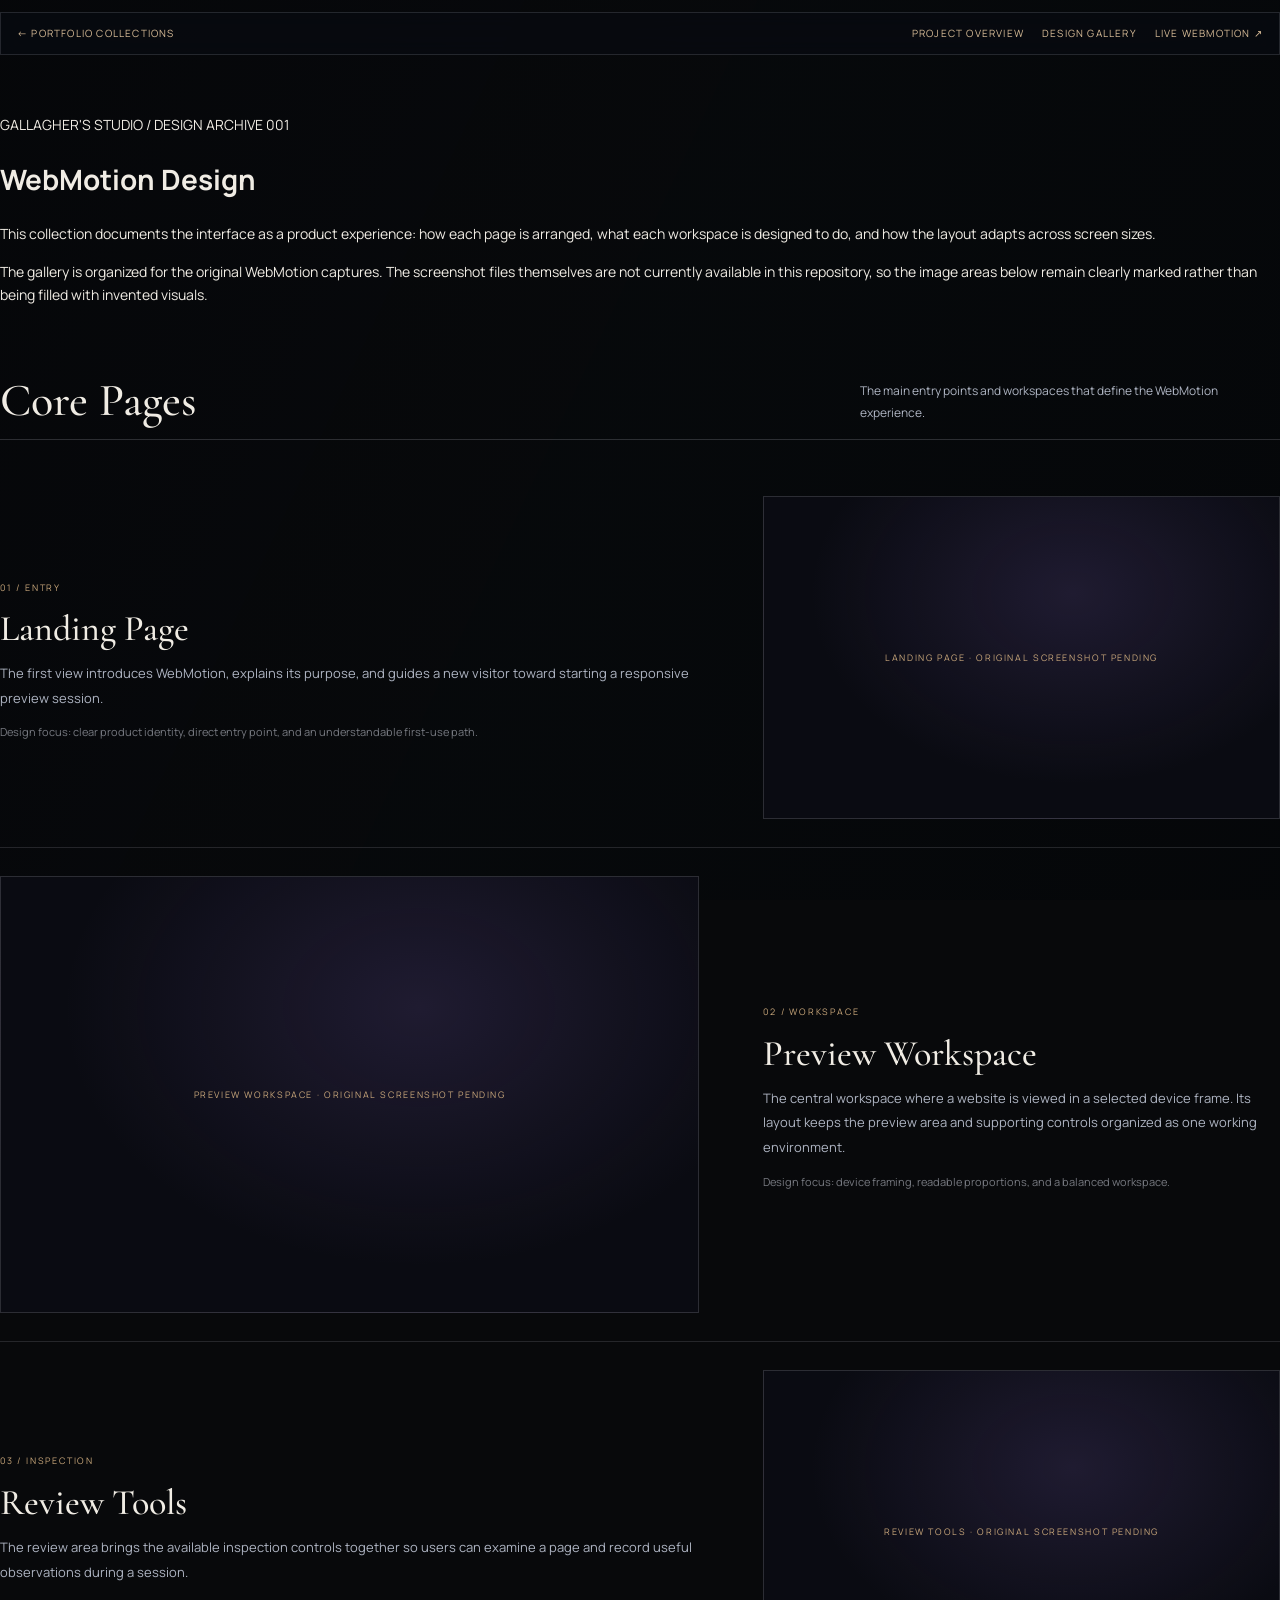
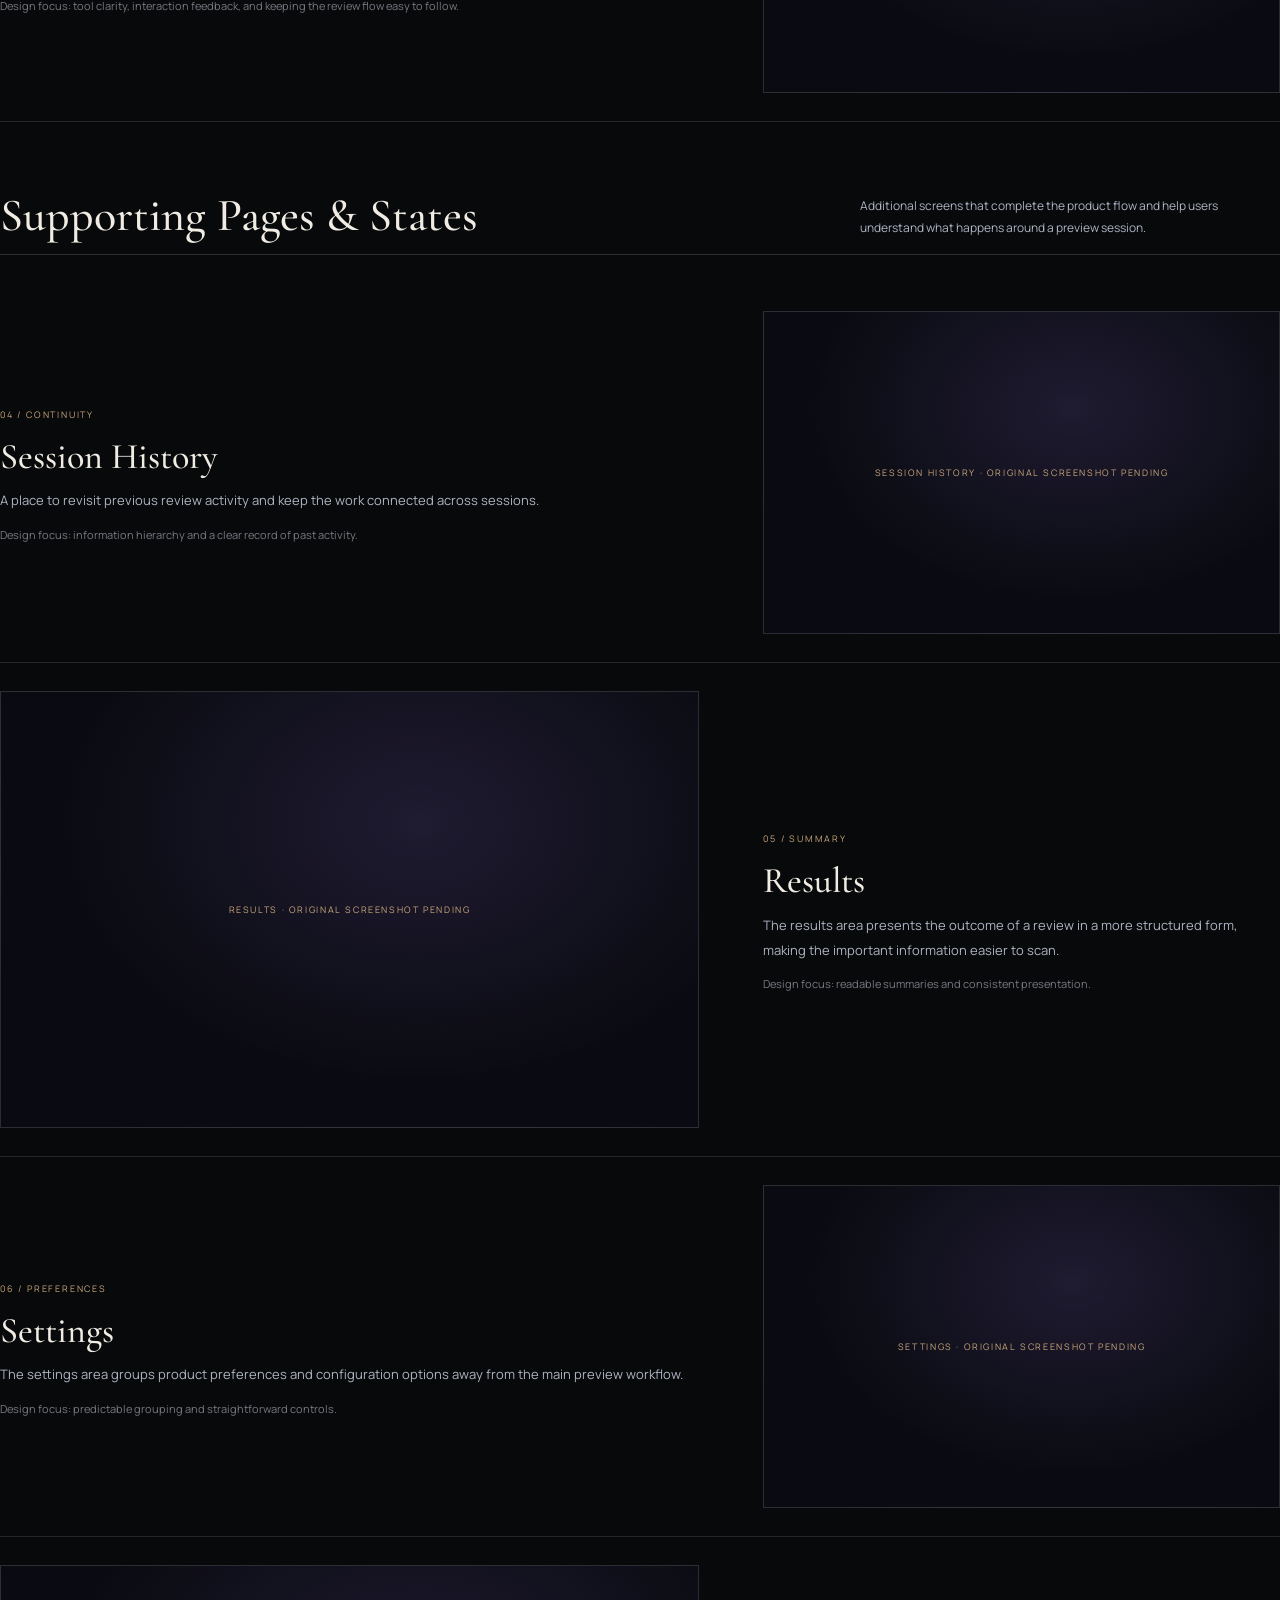
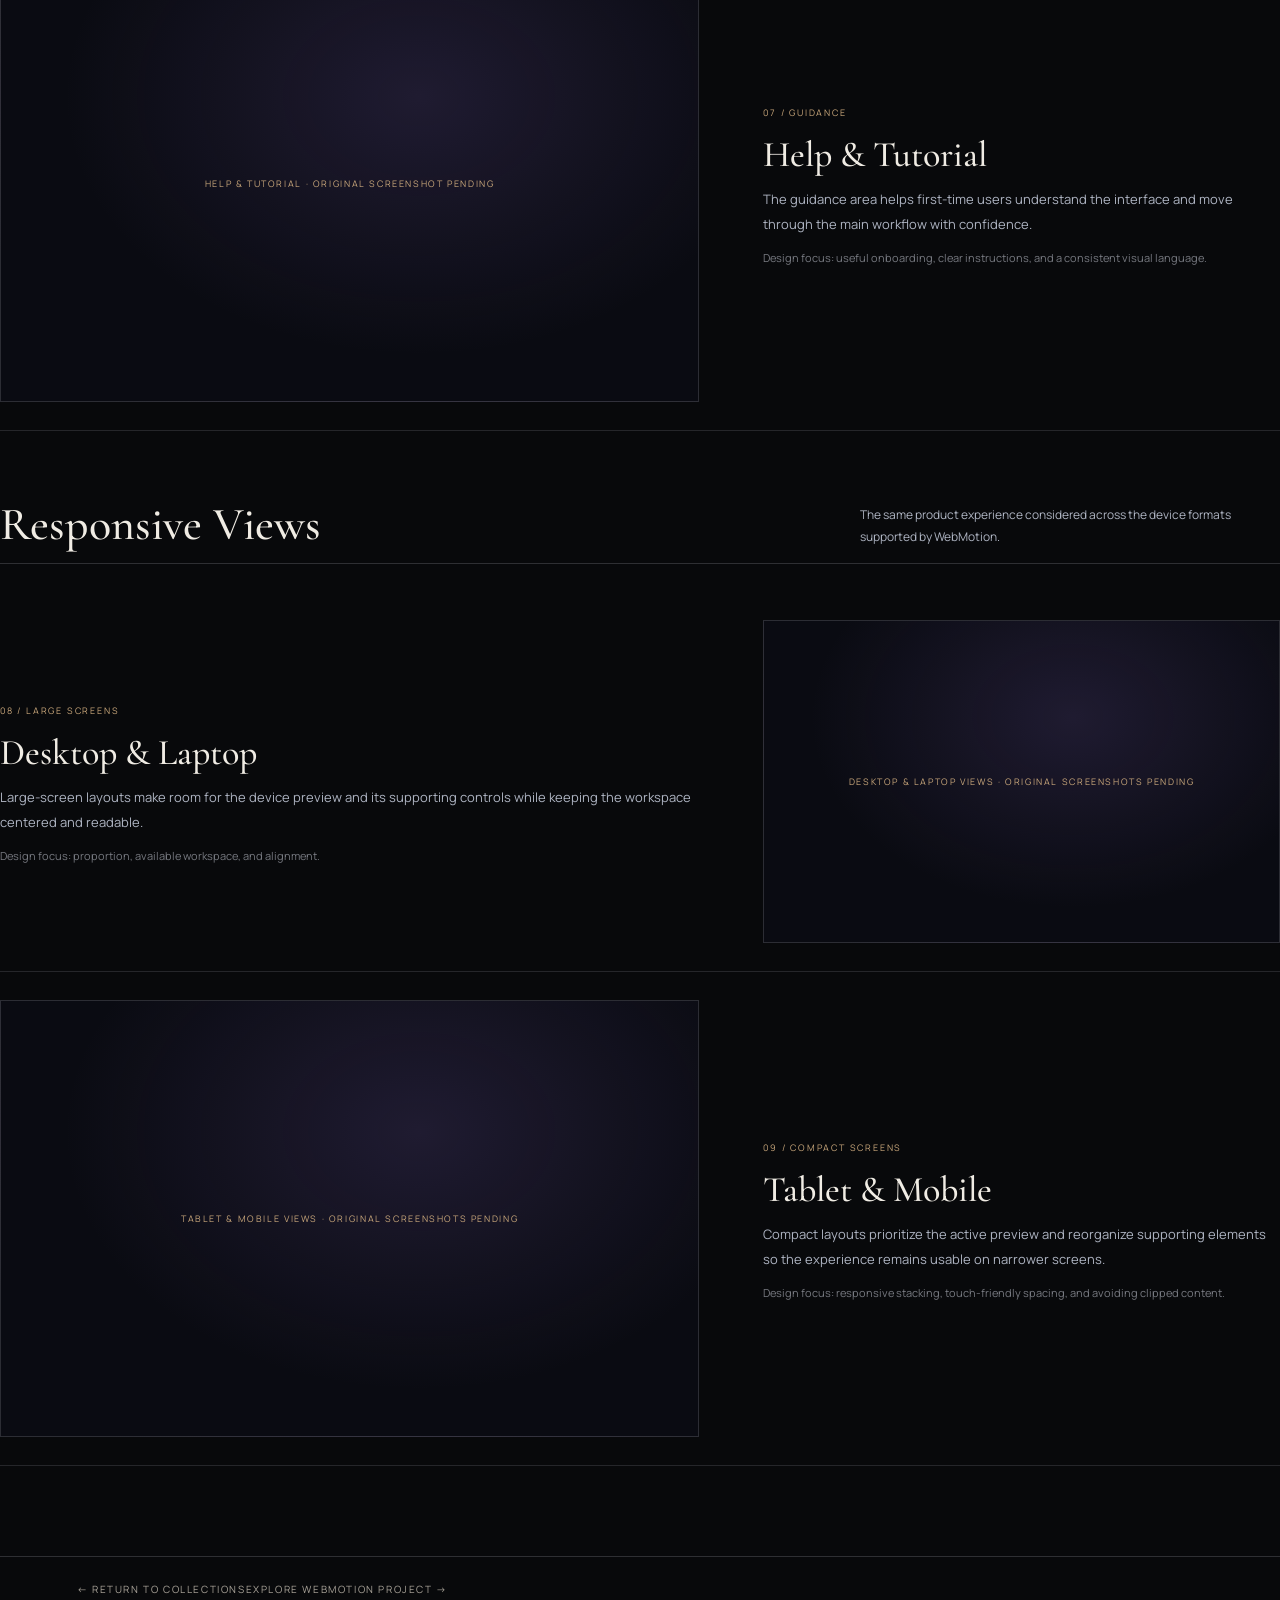
==== commit 3c99d176: "Refine WebMotion design gallery" ====
--- a/design-detail.html
+++ b/design-detail.html
@@ -3,24 +3,47 @@
 <head>
 <meta charset="UTF-8"><meta name="viewport" content="width=device-width, initial-scale=1">
 <title>WebMotion Design — Design Detail | Rifal Muhamad Aditya</title>
-<meta name="description" content="Design collection for the WebMotion interface.">
+<meta name="description" content="A visual breakdown of the WebMotion interface, responsive layouts, and product experience.">
 <link rel="preconnect" href="https://fonts.googleapis.com"><link rel="preconnect" href="https://fonts.gstatic.com" crossorigin>
 <link href="https://fonts.googleapis.com/css2?family=Cormorant+Garamond:wght@400;500;600&family=Manrope:wght@300;400;500;600;700&display=swap" rel="stylesheet">
-<link rel="stylesheet" href="studio.css?v=portfolio-detail-v1">
-<style>
-.detail-page{min-height:100vh;padding:clamp(28px,6vw,82px) var(--page-pad,6vw);color:#eef0f5}.detail-top{display:flex;justify-content:space-between;gap:20px;align-items:center;margin-bottom:clamp(56px,10vw,120px)}.detail-top a,.detail-link{color:#d9bd98;text-decoration:none;font-size:11px;letter-spacing:.12em;text-transform:uppercase}.detail-kicker{font-size:10px;letter-spacing:.22em;color:#c9a77b}.detail-hero{max-width:900px;margin-bottom:64px}.detail-hero h1{font:500 clamp(48px,9vw,100px)/.98 'Cormorant Garamond',serif;margin:18px 0}.detail-hero p{max-width:650px;color:#aeb4c2;line-height:1.9;font-size:14px}
-.design-list{display:flex;flex-direction:column;gap:18px}.design-item{display:grid;grid-template-columns:minmax(180px,34%) 1fr;gap:clamp(18px,4vw,48px);align-items:center;border-top:1px solid rgba(220,220,230,.18);padding:20px 0}.design-placeholder{aspect-ratio:16/10;display:grid;place-items:center;background:radial-gradient(ellipse at 60% 30%,rgba(106,83,158,.22),transparent 60%),#0a0b12;border:1px solid rgba(220,220,230,.16);color:#c9a77b;font-size:10px;letter-spacing:.18em}.design-item h2{font:500 30px 'Cormorant Garamond',serif;margin:0 0 8px}.design-item p{color:#aeb4c2;font-size:13px;line-height:1.9;margin:0}.notice{margin:34px 0;padding:18px 20px;border-left:2px solid #c9a77b;background:rgba(255,255,255,.035);color:#aeb4c2;font-size:12px;line-height:1.8}
-@media(max-width:640px){.design-item{grid-template-columns:1fr}.detail-top{align-items:flex-start}}
-</style>
+<link rel="stylesheet" href="studio.css?v=webmotion-design-gallery-v2">
 </head>
-<body><main class="detail-page">
-<header class="detail-top"><a href="index.html#portfolio">← Back to Portfolio</a><span class="detail-kicker">DESIGN / 001</span></header>
-<section class="detail-hero"><span class="detail-kicker">PRODUCT INTERFACE · UI DESIGN</span><h1>WebMotion Design</h1><p>A closer look at the interface decisions behind WebMotion: its landing page, review tools, and responsive preview workspace.</p></section>
-<p class="notice">The gallery structure is ready. The original WebMotion screenshots have not yet been added to the Portfolio repository, so these spaces are intentionally reserved for the real images rather than fabricated mockups.</p>
-<section class="design-list" aria-label="WebMotion design gallery">
-<article class="design-item"><div class="design-placeholder">LANDING PAGE · IMAGE PENDING</div><div><h2>Landing Page</h2><p>The first point of contact with WebMotion. The screenshot and final design notes will be added from the original project capture.</p></div></article>
-<article class="design-item"><div class="design-placeholder">REVIEW TOOLS · IMAGE PENDING</div><div><h2>Review Tools</h2><p>The interface for inspecting a page and working with the available review controls. Original screenshot and details pending.</p></div></article>
-<article class="design-item"><div class="design-placeholder">PREVIEW WORKSPACE · IMAGE PENDING</div><div><h2>Preview Workspace</h2><p>The central device-preview experience. Original screenshot and responsive layout details pending.</p></div></article>
+<body>
+<main class="detail-page design-detail-page">
+<nav class="design-detail-nav" aria-label="Portfolio navigation">
+<a href="index.html#portfolio">← Portfolio Collections</a>
+<div class="nav-links"><a href="project-detail.html">Project Overview</a><a href="design-detail.html" aria-current="page">Design Gallery</a><a href="https://rifaladitya289.github.io/WebMotion/" target="_blank" rel="noopener noreferrer">Live WebMotion ↗</a></div>
+</nav>
+<header class="detail-hero">
+<span class="detail-kicker">GALLAGHER'S STUDIO / DESIGN ARCHIVE 001</span>
+<h1>WebMotion Design</h1>
+<p>This collection documents the interface as a product experience: how each page is arranged, what each workspace is designed to do, and how the layout adapts across screen sizes.</p>
+</header>
+<div class="notice">The gallery is organized for the original WebMotion captures. The screenshot files themselves are not currently available in this repository, so the image areas below remain clearly marked rather than being filled with invented visuals.</div>
+
+<section aria-labelledby="core-pages-title">
+<div class="design-gallery-intro"><h2 id="core-pages-title">Core Pages</h2><p>The main entry points and workspaces that define the WebMotion experience.</p></div>
+<article class="design-gallery-item"><div class="design-gallery-visual" role="img" aria-label="Landing page screenshot pending"><span>LANDING PAGE · ORIGINAL SCREENSHOT PENDING</span></div><div class="design-gallery-copy"><span class="index">01 / ENTRY</span><h3>Landing Page</h3><p>The first view introduces WebMotion, explains its purpose, and guides a new visitor toward starting a responsive preview session.</p><p class="design-note">Design focus: clear product identity, direct entry point, and an understandable first-use path.</p></div></article>
+<article class="design-gallery-item"><div class="design-gallery-visual" role="img" aria-label="Preview workspace screenshot pending"><span>PREVIEW WORKSPACE · ORIGINAL SCREENSHOT PENDING</span></div><div class="design-gallery-copy"><span class="index">02 / WORKSPACE</span><h3>Preview Workspace</h3><p>The central workspace where a website is viewed in a selected device frame. Its layout keeps the preview area and supporting controls organized as one working environment.</p><p class="design-note">Design focus: device framing, readable proportions, and a balanced workspace.</p></div></article>
+<article class="design-gallery-item"><div class="design-gallery-visual" role="img" aria-label="Review tools screenshot pending"><span>REVIEW TOOLS · ORIGINAL SCREENSHOT PENDING</span></div><div class="design-gallery-copy"><span class="index">03 / INSPECTION</span><h3>Review Tools</h3><p>The review area brings the available inspection controls together so users can examine a page and record useful observations during a session.</p><p class="design-note">Design focus: tool clarity, interaction feedback, and keeping the review flow easy to follow.</p></div></article>
 </section>
-<footer class="detail-top" style="margin:90px 0 0;padding-top:24px;border-top:1px solid rgba(220,220,230,.18)"><a href="index.html#portfolio">Return to collections ↑</a><a href="project-detail.html">Explore WebMotion Project →</a></footer>
-</main></body></html>+
+<section aria-labelledby="support-pages-title">
+<div class="design-gallery-intro"><h2 id="support-pages-title">Supporting Pages & States</h2><p>Additional screens that complete the product flow and help users understand what happens around a preview session.</p></div>
+<article class="design-gallery-item"><div class="design-gallery-visual" role="img" aria-label="Session history screenshot pending"><span>SESSION HISTORY · ORIGINAL SCREENSHOT PENDING</span></div><div class="design-gallery-copy"><span class="index">04 / CONTINUITY</span><h3>Session History</h3><p>A place to revisit previous review activity and keep the work connected across sessions.</p><p class="design-note">Design focus: information hierarchy and a clear record of past activity.</p></div></article>
+<article class="design-gallery-item"><div class="design-gallery-visual" role="img" aria-label="Results page screenshot pending"><span>RESULTS · ORIGINAL SCREENSHOT PENDING</span></div><div class="design-gallery-copy"><span class="index">05 / SUMMARY</span><h3>Results</h3><p>The results area presents the outcome of a review in a more structured form, making the important information easier to scan.</p><p class="design-note">Design focus: readable summaries and consistent presentation.</p></div></article>
+<article class="design-gallery-item"><div class="design-gallery-visual" role="img" aria-label="Settings page screenshot pending"><span>SETTINGS · ORIGINAL SCREENSHOT PENDING</span></div><div class="design-gallery-copy"><span class="index">06 / PREFERENCES</span><h3>Settings</h3><p>The settings area groups product preferences and configuration options away from the main preview workflow.</p><p class="design-note">Design focus: predictable grouping and straightforward controls.</p></div></article>
+<article class="design-gallery-item"><div class="design-gallery-visual" role="img" aria-label="Help and tutorial screenshot pending"><span>HELP & TUTORIAL · ORIGINAL SCREENSHOT PENDING</span></div><div class="design-gallery-copy"><span class="index">07 / GUIDANCE</span><h3>Help & Tutorial</h3><p>The guidance area helps first-time users understand the interface and move through the main workflow with confidence.</p><p class="design-note">Design focus: useful onboarding, clear instructions, and a consistent visual language.</p></div></article>
+</section>
+
+<section aria-labelledby="responsive-title">
+<div class="design-gallery-intro"><h2 id="responsive-title">Responsive Views</h2><p>The same product experience considered across the device formats supported by WebMotion.</p></div>
+<article class="design-gallery-item"><div class="design-gallery-visual" role="img" aria-label="Desktop and laptop responsive screenshots pending"><span>DESKTOP & LAPTOP VIEWS · ORIGINAL SCREENSHOTS PENDING</span></div><div class="design-gallery-copy"><span class="index">08 / LARGE SCREENS</span><h3>Desktop & Laptop</h3><p>Large-screen layouts make room for the device preview and its supporting controls while keeping the workspace centered and readable.</p><p class="design-note">Design focus: proportion, available workspace, and alignment.</p></div></article>
+<article class="design-gallery-item"><div class="design-gallery-visual" role="img" aria-label="Tablet and mobile responsive screenshots pending"><span>TABLET & MOBILE VIEWS · ORIGINAL SCREENSHOTS PENDING</span></div><div class="design-gallery-copy"><span class="index">09 / COMPACT SCREENS</span><h3>Tablet & Mobile</h3><p>Compact layouts prioritize the active preview and reorganize supporting elements so the experience remains usable on narrower screens.</p><p class="design-note">Design focus: responsive stacking, touch-friendly spacing, and avoiding clipped content.</p></div></article>
+</section>
+
+<footer class="detail-top" style="margin:90px 0 0;padding-top:24px;border-top:1px solid rgba(220,220,230,.18)">
+<a href="index.html#portfolio">← Return to collections</a><a href="project-detail.html">Explore WebMotion Project →</a>
+</footer>
+</main>
+</body></html>
--- a/studio.css
+++ b/studio.css
@@ -894,3 +894,61 @@
 @media(hover:hover){.marquee-window:hover .marquee-track{animation-play-state:paused}}
 @media(max-width:640px){.collection-card{flex-basis:min(78vw,310px);width:min(78vw,310px)}.marquee-group{gap:12px;padding-right:12px}}
 @media(prefers-reduced-motion:reduce){.marquee-window{overflow-x:auto}.marquee-track--right,.marquee-track--left{animation:none;transform:none}}
+
+
+/* WebMotion is represented by the same artwork in Projects and Designs. */
+.work-image--webmotion{
+  display:grid;
+  place-items:center;
+  overflow:hidden;
+  background:
+    radial-gradient(ellipse at 52% 48%,rgba(117,77,194,.25),transparent 48%),
+    linear-gradient(135deg,#171421,#08090d)!important;
+}
+.work-image--webmotion .art-orbit{
+  position:absolute;width:66%;aspect-ratio:1;border:1px solid rgba(173,139,255,.25);
+  border-radius:50%;transform:rotate(-24deg) scaleY(.42);
+  box-shadow:0 0 70px rgba(126,84,220,.12);
+}
+.work-image--webmotion .art-window{
+  position:relative;width:min(72%,260px);padding:0 0 13px;
+  border:1px solid rgba(194,170,255,.36);border-radius:8px;
+  background:linear-gradient(145deg,rgba(38,31,55,.96),rgba(10,10,16,.96));
+  box-shadow:0 24px 70px rgba(0,0,0,.48),0 0 38px rgba(126,84,220,.12);
+  transform:perspective(900px) rotateY(-8deg) rotateX(3deg);
+}
+.work-image--webmotion .art-window i{
+  display:inline-block;width:5px;height:5px;margin:10px 0 8px 9px;border-radius:50%;background:#a88be8;
+}
+.work-image--webmotion .art-window b{
+  display:block;height:54px;margin:5px 10px 0;
+  background:linear-gradient(110deg,rgba(168,139,232,.18),rgba(168,139,232,.03));
+  border-top:1px solid rgba(194,170,255,.16);
+}
+@media(max-width:640px){.work-image--webmotion .art-window{width:78%}}
+@media(prefers-reduced-motion:reduce){.work-image--webmotion .art-window{transform:none}}
+
+/* Design detail gallery: editorial image-and-explanation layout. */
+.design-detail-page{max-width:1440px;margin:0 auto}
+.design-detail-nav{position:sticky;top:12px;z-index:20;display:flex;justify-content:space-between;align-items:center;gap:16px;padding:12px 16px;margin:0 0 70px;border:1px solid rgba(220,220,230,.14);background:rgba(8,10,16,.82);backdrop-filter:blur(16px)}
+.design-detail-nav a{color:#d9bd98;text-decoration:none;font-size:10px;letter-spacing:.12em;text-transform:uppercase}
+.design-detail-nav .nav-links{display:flex;gap:18px;flex-wrap:wrap}
+.design-gallery-intro{display:flex;justify-content:space-between;gap:24px;align-items:end;margin:70px 0 28px;padding-bottom:16px;border-bottom:1px solid rgba(220,220,230,.18)}
+.design-gallery-intro h2{font:500 clamp(28px,4vw,46px)/1 'Cormorant Garamond',serif;margin:0}
+.design-gallery-intro p{max-width:420px;margin:0;color:#aeb4c2;font-size:12px;line-height:1.8}
+.design-gallery-item{display:grid;grid-template-columns:minmax(0,1.15fr) minmax(240px,.85fr);gap:clamp(22px,5vw,64px);align-items:center;padding:28px 0;border-bottom:1px solid rgba(220,220,230,.14)}
+.design-gallery-item:nth-child(even) .design-gallery-visual{order:2}
+.design-gallery-visual{aspect-ratio:16/10;min-width:0;display:grid;place-items:center;position:relative;overflow:hidden;border:1px solid rgba(220,220,230,.16);background:radial-gradient(ellipse at 60% 30%,rgba(106,83,158,.22),transparent 60%),#0a0b12}
+.design-gallery-visual span{color:#c9a77b;font-size:9px;letter-spacing:.18em;text-align:center;padding:18px}
+.design-gallery-copy .index{color:#c9a77b;font-size:9px;letter-spacing:.2em}
+.design-gallery-copy h3{font:500 clamp(25px,3vw,36px)/1.1 'Cormorant Garamond',serif;margin:12px 0}
+.design-gallery-copy p{color:#aeb4c2;font-size:13px;line-height:1.9;margin:0}
+.design-gallery-copy .design-note{margin-top:12px;color:rgba(220,225,236,.52);font-size:11px;line-height:1.8}
+@media(max-width:720px){
+ .design-detail-nav{align-items:flex-start;flex-direction:column;margin-bottom:48px}
+ .design-detail-nav .nav-links{gap:12px}
+ .design-gallery-intro{display:block}
+ .design-gallery-intro p{margin-top:12px}
+ .design-gallery-item{grid-template-columns:1fr;gap:16px}
+ .design-gallery-item:nth-child(even) .design-gallery-visual{order:0}
+}
